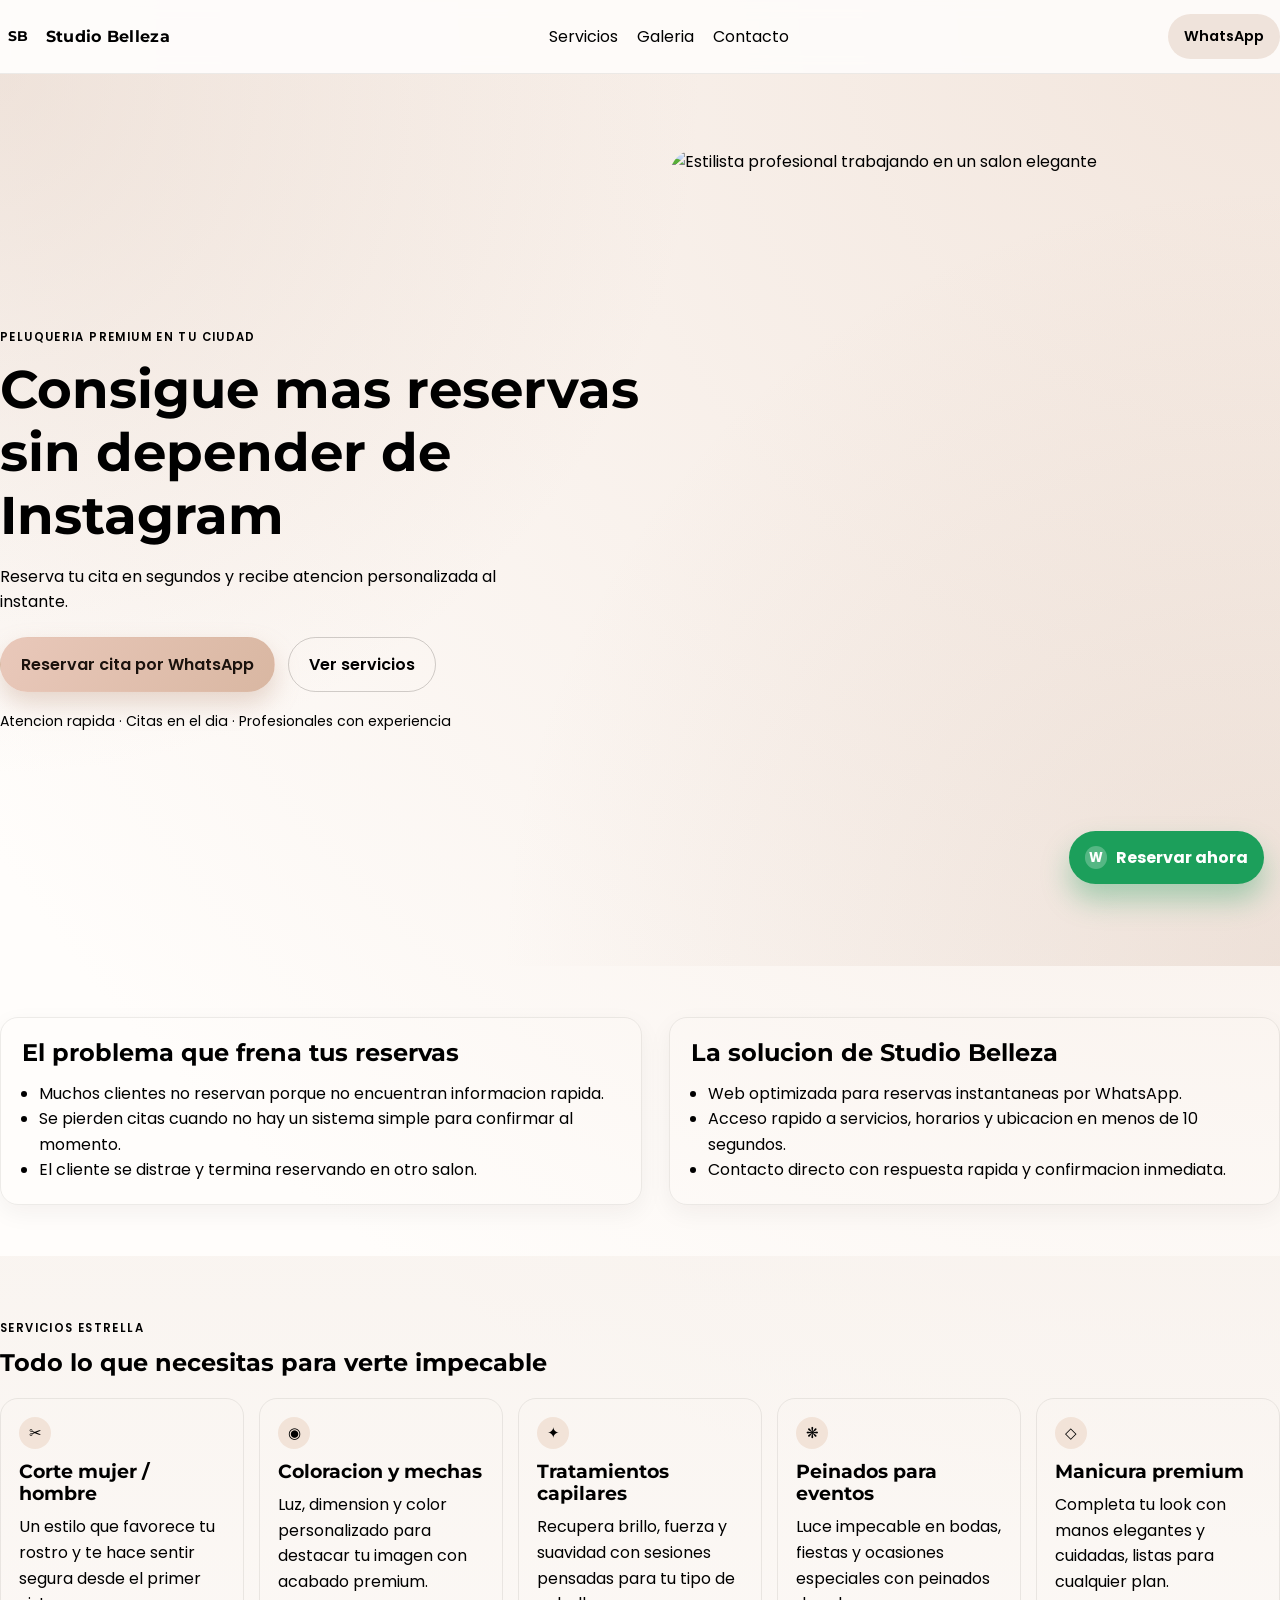
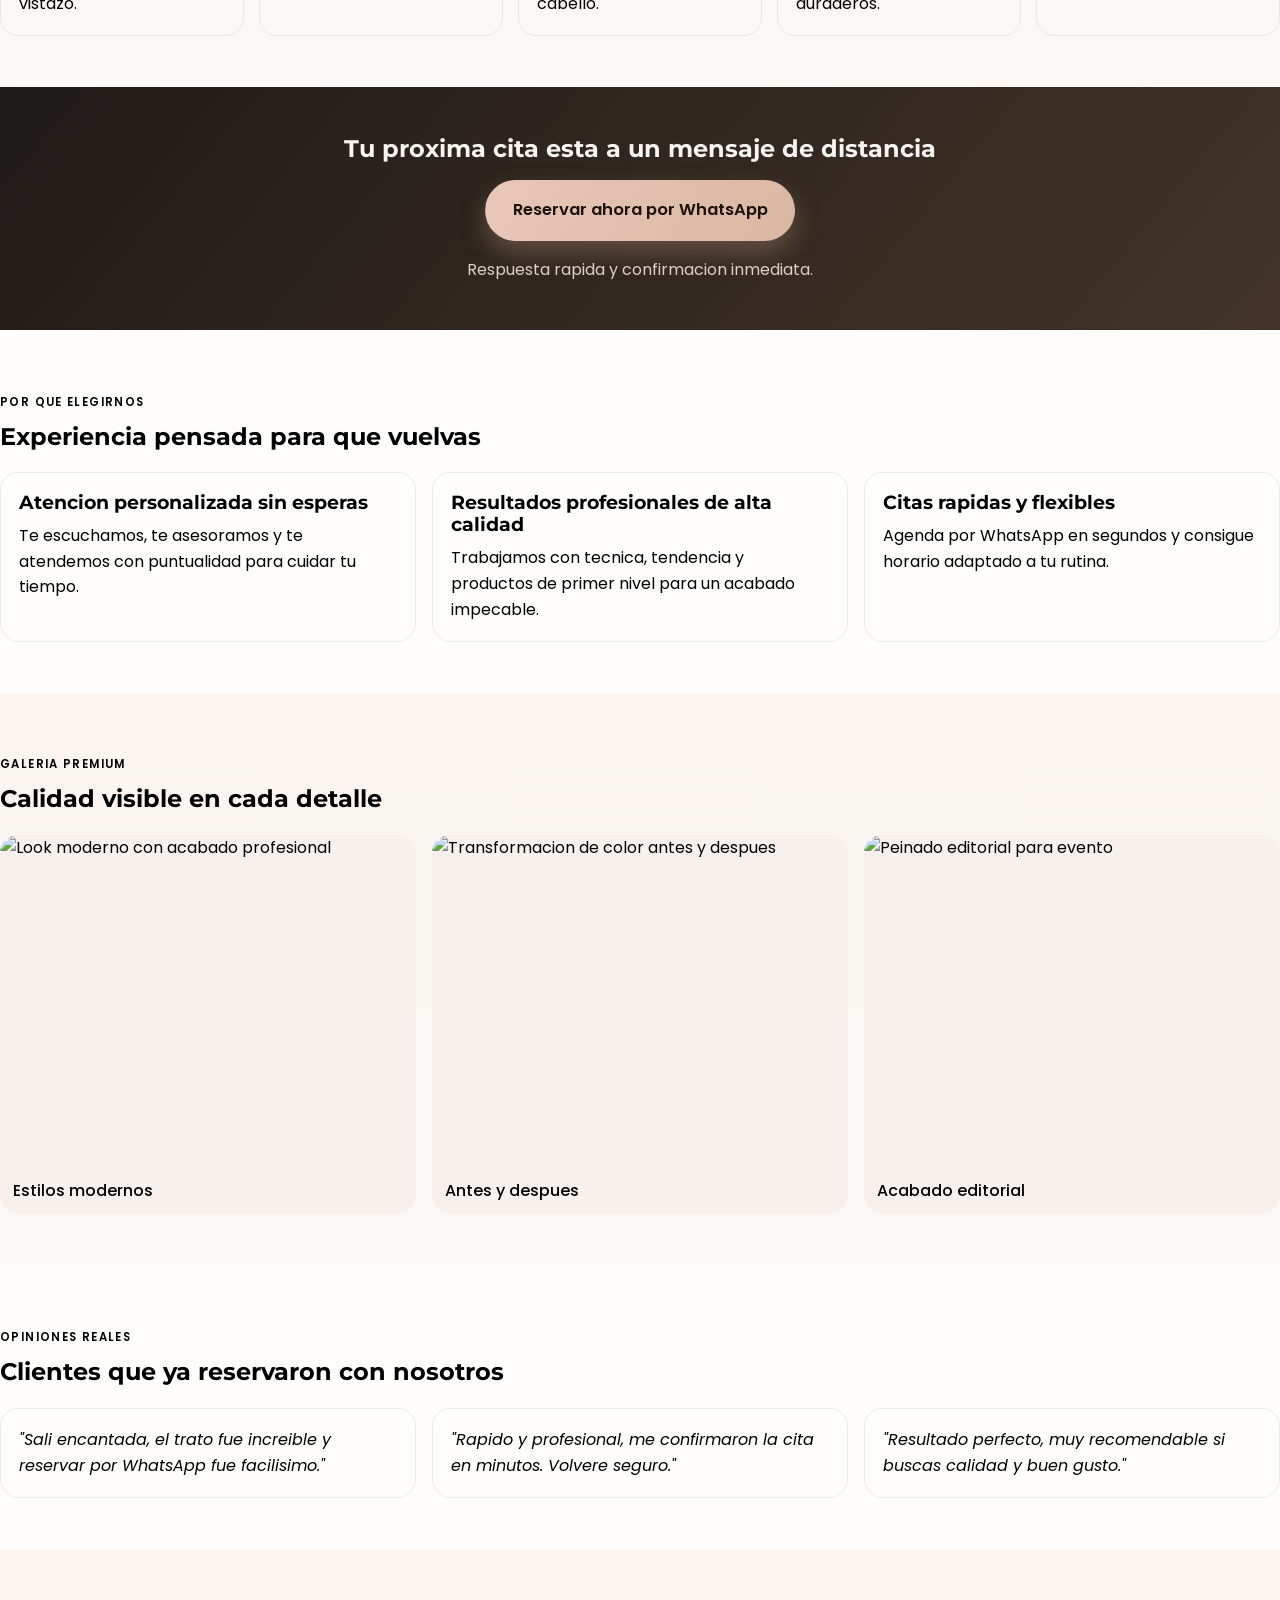
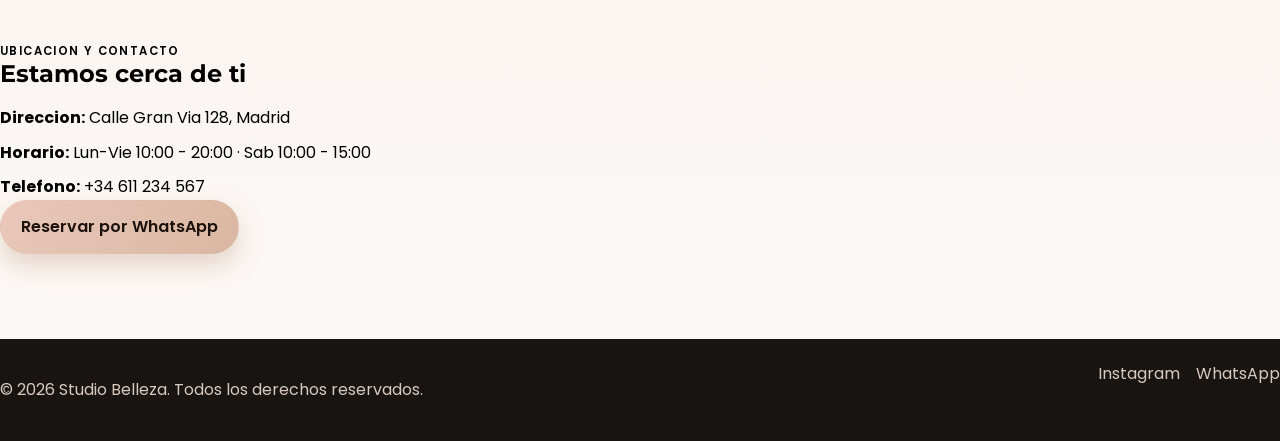
==== index.html @ af7235ff "Initial commit: Studio Belleza landing" ====
<!doctype html>
<html lang="es">
<head>
  <meta charset="UTF-8" />
  <meta name="viewport" content="width=device-width, initial-scale=1.0" />
  <title>Studio Belleza | Reserva tu cita por WhatsApp</title>
  <meta name="description" content="Studio Belleza: reserva tu cita en segundos por WhatsApp. Peluqueria premium con atencion personalizada y resultados profesionales." />
  <meta name="theme-color" content="#f4ebe5" />
  <link rel="preconnect" href="https://fonts.googleapis.com" />
  <link rel="preconnect" href="https://fonts.gstatic.com" crossorigin />
  <link href="https://fonts.googleapis.com/css2?family=Montserrat:wght@400;500;600;700;800&family=Poppins:wght@400;500;600;700&display=swap" rel="stylesheet" />
  <link rel="stylesheet" href="styles.css" />
</head>
<body>
  <a class="floating-whatsapp" href="https://wa.me/34611234567?text=Hola%20Studio%20Belleza%2C%20quiero%20reservar%20una%20cita" target="_blank" rel="noopener noreferrer" aria-label="Reservar por WhatsApp">
    <span class="floating-icon">W</span>
    <span>Reservar ahora</span>
  </a>

  <header class="topbar">
    <div class="container topbar-inner">
      <a href="#inicio" class="brand" aria-label="Ir al inicio">
        <span class="brand-mark">SB</span>
        <span class="brand-name">Studio Belleza</span>
      </a>
      <nav class="nav">
        <a href="#servicios">Servicios</a>
        <a href="#galeria">Galeria</a>
        <a href="#contacto">Contacto</a>
      </nav>
      <a class="btn btn-small" href="https://wa.me/34611234567?text=Hola%20Studio%20Belleza%2C%20quiero%20reservar%20una%20cita" target="_blank" rel="noopener noreferrer">WhatsApp</a>
    </div>
  </header>

  <main id="inicio">
    <section class="hero">
      <div class="hero-bg" aria-hidden="true"></div>
      <div class="container hero-grid">
        <div class="hero-copy reveal">
          <p class="eyebrow">Peluqueria premium en tu ciudad</p>
          <h1>Consigue mas reservas sin depender de Instagram</h1>
          <p class="subtitle">Reserva tu cita en segundos y recibe atencion personalizada al instante.</p>
          <div class="hero-actions">
            <a class="btn btn-primary" href="https://wa.me/34611234567?text=Hola%20Studio%20Belleza%2C%20quiero%20reservar%20una%20cita" target="_blank" rel="noopener noreferrer">Reservar cita por WhatsApp</a>
            <a class="btn btn-ghost" href="#servicios">Ver servicios</a>
          </div>
          <p class="trust">Atencion rapida · Citas en el dia · Profesionales con experiencia</p>
        </div>
        <div class="hero-image reveal" data-delay="120">
          <img src="https://images.unsplash.com/photo-1521590832167-7bcbfaa6381f?auto=format&fit=crop&w=1200&q=80" alt="Estilista profesional trabajando en un salon elegante" loading="eager" />
        </div>
      </div>
    </section>

    <section class="section reveal" id="problema-solucion">
      <div class="container split">
        <article class="card problem">
          <h2>El problema que frena tus reservas</h2>
          <ul>
            <li>Muchos clientes no reservan porque no encuentran informacion rapida.</li>
            <li>Se pierden citas cuando no hay un sistema simple para confirmar al momento.</li>
            <li>El cliente se distrae y termina reservando en otro salon.</li>
          </ul>
        </article>
        <article class="card solution">
          <h2>La solucion de Studio Belleza</h2>
          <ul>
            <li>Web optimizada para reservas instantaneas por WhatsApp.</li>
            <li>Acceso rapido a servicios, horarios y ubicacion en menos de 10 segundos.</li>
            <li>Contacto directo con respuesta rapida y confirmacion inmediata.</li>
          </ul>
        </article>
      </div>
    </section>

    <section class="section section-soft" id="servicios">
      <div class="container reveal">
        <div class="section-head">
          <p class="eyebrow">Servicios estrella</p>
          <h2>Todo lo que necesitas para verte impecable</h2>
        </div>
        <div class="services-grid">
          <article class="service-card">
            <span class="icon">✂</span>
            <h3>Corte mujer / hombre</h3>
            <p>Un estilo que favorece tu rostro y te hace sentir segura desde el primer vistazo.</p>
          </article>
          <article class="service-card">
            <span class="icon">◉</span>
            <h3>Coloracion y mechas</h3>
            <p>Luz, dimension y color personalizado para destacar tu imagen con acabado premium.</p>
          </article>
          <article class="service-card">
            <span class="icon">✦</span>
            <h3>Tratamientos capilares</h3>
            <p>Recupera brillo, fuerza y suavidad con sesiones pensadas para tu tipo de cabello.</p>
          </article>
          <article class="service-card">
            <span class="icon">❋</span>
            <h3>Peinados para eventos</h3>
            <p>Luce impecable en bodas, fiestas y ocasiones especiales con peinados duraderos.</p>
          </article>
          <article class="service-card">
            <span class="icon">◇</span>
            <h3>Manicura premium</h3>
            <p>Completa tu look con manos elegantes y cuidadas, listas para cualquier plan.</p>
          </article>
        </div>
      </div>
    </section>

    <section class="cta-band reveal" id="reserva">
      <div class="container cta-inner">
        <h2>Tu proxima cita esta a un mensaje de distancia</h2>
        <a class="btn btn-primary btn-xl" href="https://wa.me/34611234567?text=Hola%20Studio%20Belleza%2C%20quiero%20reservar%20una%20cita" target="_blank" rel="noopener noreferrer">Reservar ahora por WhatsApp</a>
        <p>Respuesta rapida y confirmacion inmediata.</p>
      </div>
    </section>

    <section class="section" id="beneficios">
      <div class="container reveal">
        <div class="section-head">
          <p class="eyebrow">Por que elegirnos</p>
          <h2>Experiencia pensada para que vuelvas</h2>
        </div>
        <div class="benefits-grid">
          <article class="benefit">
            <h3>Atencion personalizada sin esperas</h3>
            <p>Te escuchamos, te asesoramos y te atendemos con puntualidad para cuidar tu tiempo.</p>
          </article>
          <article class="benefit">
            <h3>Resultados profesionales de alta calidad</h3>
            <p>Trabajamos con tecnica, tendencia y productos de primer nivel para un acabado impecable.</p>
          </article>
          <article class="benefit">
            <h3>Citas rapidas y flexibles</h3>
            <p>Agenda por WhatsApp en segundos y consigue horario adaptado a tu rutina.</p>
          </article>
        </div>
      </div>
    </section>

    <section class="section section-soft" id="galeria">
      <div class="container reveal">
        <div class="section-head">
          <p class="eyebrow">Galeria premium</p>
          <h2>Calidad visible en cada detalle</h2>
        </div>
        <div class="gallery-grid">
          <figure>
            <img src="https://images.unsplash.com/photo-1487412947147-5cebf100ffc2?auto=format&fit=crop&w=1000&q=80" alt="Look moderno con acabado profesional" loading="lazy" />
            <figcaption>Estilos modernos</figcaption>
          </figure>
          <figure>
            <img src="https://images.unsplash.com/photo-1554519934-e32b1629d9ee?auto=format&fit=crop&w=1000&q=80" alt="Transformacion de color antes y despues" loading="lazy" />
            <figcaption>Antes y despues</figcaption>
          </figure>
          <figure>
            <img src="https://images.unsplash.com/photo-1522337360788-8b13dee7a37e?auto=format&fit=crop&w=1000&q=80" alt="Peinado editorial para evento" loading="lazy" />
            <figcaption>Acabado editorial</figcaption>
          </figure>
        </div>
      </div>
    </section>

    <section class="section" id="opiniones">
      <div class="container reveal">
        <div class="section-head">
          <p class="eyebrow">Opiniones reales</p>
          <h2>Clientes que ya reservaron con nosotros</h2>
        </div>
        <div class="reviews-grid">
          <blockquote>"Sali encantada, el trato fue increible y reservar por WhatsApp fue facilisimo."</blockquote>
          <blockquote>"Rapido y profesional, me confirmaron la cita en minutos. Volvere seguro."</blockquote>
          <blockquote>"Resultado perfecto, muy recomendable si buscas calidad y buen gusto."</blockquote>
        </div>
      </div>
    </section>

    <section class="section section-soft" id="contacto">
      <div class="container contact-grid reveal">
        <div>
          <div class="section-head left">
            <p class="eyebrow">Ubicacion y contacto</p>
            <h2>Estamos cerca de ti</h2>
          </div>
          <p><strong>Direccion:</strong> Calle Gran Via 128, Madrid</p>
          <p><strong>Horario:</strong> Lun-Vie 10:00 - 20:00 · Sab 10:00 - 15:00</p>
          <p><strong>Telefono:</strong> +34 611 234 567</p>
          <a class="btn btn-primary" href="https://wa.me/34611234567?text=Hola%20Studio%20Belleza%2C%20quiero%20reservar%20una%20cita" target="_blank" rel="noopener noreferrer">Reservar por WhatsApp</a>
        </div>
        <div class="map-wrap" aria-label="Mapa de ubicacion de Studio Belleza">
          <iframe title="Mapa Studio Belleza" src="https://maps.google.com/maps?q=Gran%20Via%20128%20Madrid&t=&z=15&ie=UTF8&iwloc=&output=embed" loading="lazy" referrerpolicy="no-referrer-when-downgrade"></iframe>
        </div>
      </div>
    </section>
  </main>

  <footer class="footer">
    <div class="container footer-inner">
      <p>© 2026 Studio Belleza. Todos los derechos reservados.</p>
      <div class="footer-links">
        <a href="https://instagram.com" target="_blank" rel="noopener noreferrer">Instagram</a>
        <a href="https://wa.me/34611234567?text=Hola%20Studio%20Belleza%2C%20quiero%20reservar%20una%20cita" target="_blank" rel="noopener noreferrer">WhatsApp</a>
      </div>
    </div>
  </footer>

  <script src="script.js"></script>
</body>
</html>
---- styles.css ----
:root {
  --bg: #fffdfb;
  --surface: #ffffff;
  --ink: #1f1d1e;
  --ink-soft: #5b5557;
  --line: #e9e2de;
  --accent: #f2ddd4;
  --accent-strong: #e9c8ba;
  --dark-btn: #2b2728;
  --shadow-soft: 0 12px 30px rgba(43, 39, 40, 0.08);
  --radius: 18px;
  :root {
    --bg: #fefcfb;
    --bg-soft: #f7f1ec;
    --text: #1f1b18;
    --text-muted: #5e5550;
    --accent: #d5b9a7;
    --accent-strong: #bc957d;
    --white: #ffffff;
    --shadow: 0 18px 45px rgba(47, 30, 18, 0.11);
    --radius: 18px;
    --radius-sm: 12px;
    --container: 1150px;
  }

  * {
    box-sizing: border-box;
  }

  html {
    scroll-behavior: smooth;
  }

  body {
    margin: 0;
    font-family: "Poppins", "Segoe UI", sans-serif;
    color: var(--text);
    background: radial-gradient(circle at 100% 0%, #f2e5dc 0%, var(--bg) 40%);
    line-height: 1.6;
  }

  a {
    color: inherit;
    text-decoration: none;
  }

  img {
    max-width: 100%;
    display: block;
  }

  .container {
    width: min(92%, var(--container));
    margin: 0 auto;
  }

  .topbar {
    position: sticky;
    top: 0;
    z-index: 20;
    backdrop-filter: blur(8px);
    background: rgba(254, 252, 251, 0.9);
    border-bottom: 1px solid rgba(31, 27, 24, 0.08);
  }

  .topbar-inner {
    display: flex;
    align-items: center;
    justify-content: space-between;
    gap: 1rem;
    padding: 0.85rem 0;
  }

  .brand {
    display: inline-flex;
    align-items: center;
    gap: 0.65rem;
    font-family: "Montserrat", sans-serif;
    font-weight: 700;
  }

  .brand-mark {
    width: 2.2rem;
    height: 2.2rem;
    border-radius: 50%;
    display: grid;
    place-items: center;
    font-size: 0.85rem;
    background: var(--text);
    color: var(--white);
  }

  .brand-name {
    letter-spacing: 0.02em;
  }

  .nav {
    display: none;
    gap: 1.2rem;
    color: var(--text-muted);
  }

  .nav a:hover {
    color: var(--text);
  }

  .hero {
    position: relative;
    overflow: hidden;
    padding: 3.6rem 0 2.5rem;
  }

  .hero-bg {
    position: absolute;
    inset: 0;
    background:
      radial-gradient(circle at 0% 0%, rgba(213, 185, 167, 0.35), transparent 45%),
      radial-gradient(circle at 100% 100%, rgba(188, 149, 125, 0.2), transparent 50%);
    pointer-events: none;
  }

  .hero-grid {
    position: relative;
    display: grid;
    gap: 1.5rem;
  }

  .eyebrow {
    text-transform: uppercase;
    letter-spacing: 0.12em;
    font-size: 0.72rem;
    color: var(--text-muted);
    font-weight: 600;
  }

  h1,
  h2,
  h3 {
    margin: 0;
    font-family: "Montserrat", sans-serif;
    line-height: 1.2;
  }

  h1 {
    margin-top: 0.35rem;
    font-size: clamp(2rem, 5vw, 3.3rem);
    max-width: 18ch;
  }

  .subtitle {
    margin: 1rem 0 1.4rem;
    color: var(--text-muted);
    max-width: 50ch;
  }

  .hero-actions {
    display: flex;
    flex-wrap: wrap;
    gap: 0.8rem;
  }

  .btn {
    display: inline-flex;
    justify-content: center;
    align-items: center;
    gap: 0.4rem;
    border-radius: 999px;
    border: 1px solid transparent;
    padding: 0.85rem 1.25rem;
    font-weight: 600;
    transition: transform 0.25s ease, box-shadow 0.25s ease, background 0.25s ease;
  }

  .btn:hover {
    transform: translateY(-2px);
  }

  .btn-primary {
    background: linear-gradient(120deg, var(--accent-strong), #d9b7a2);
    color: #1b120d;
    box-shadow: 0 12px 24px rgba(188, 149, 125, 0.35);
  }

  .btn-primary:hover {
    box-shadow: 0 16px 28px rgba(188, 149, 125, 0.45);
  }

  .btn-ghost {
    border-color: rgba(31, 27, 24, 0.2);
  }

  .btn-small {
    padding: 0.65rem 0.95rem;
    font-size: 0.9rem;
    background: #efe3db;
  }

  .btn-xl {
    padding: 1rem 1.65rem;
    font-size: 1.03rem;
  }

  .trust {
    margin-top: 1.1rem;
    font-size: 0.88rem;
    color: var(--text-muted);
  }

  .hero-image img {
    border-radius: calc(var(--radius) + 10px);
    box-shadow: var(--shadow);
    aspect-ratio: 4 / 5;
    object-fit: cover;
  }

  .section {
    padding: 3.2rem 0;
  }

  .section-soft {
    background: linear-gradient(180deg, rgba(247, 241, 236, 0.7), rgba(247, 241, 236, 0.4));
  }

  .section-head {
    margin-bottom: 1.3rem;
  }

  .section-head.left {
    margin-bottom: 1rem;
  }

  .split {
    display: grid;
    gap: 1rem;
  }

  .card {
    background: var(--white);
    border: 1px solid rgba(31, 27, 24, 0.08);
    border-radius: var(--radius);
    padding: 1.3rem;
    box-shadow: 0 8px 24px rgba(31, 27, 24, 0.05);
  }

  .card ul {
    margin: 0.8rem 0 0;
    padding-left: 1.1rem;
    color: var(--text-muted);
  }

  .services-grid {
    display: grid;
    gap: 0.9rem;
  }

  .service-card {
    background: var(--white);
    border-radius: var(--radius);
    border: 1px solid rgba(31, 27, 24, 0.08);
    padding: 1.15rem;
  }

  .icon {
    display: inline-grid;
    place-items: center;
    width: 2rem;
    height: 2rem;
    border-radius: 50%;
    margin-bottom: 0.7rem;
    background: #f2e3d8;
    font-size: 0.95rem;
  }

  .service-card p,
  .benefit p,
  .contact-grid p {
    margin: 0.55rem 0 0;
    color: var(--text-muted);
  }

  .cta-band {
    padding: 3rem 0;
    background: linear-gradient(130deg, #1f1b18 0%, #433328 100%);
    color: #f8f5f2;
  }

  .cta-inner {
    text-align: center;
    display: grid;
    gap: 1rem;
    justify-items: center;
  }

  .cta-inner p {
    margin: 0;
    color: #ddcfc6;
  }

  .benefits-grid,
  .gallery-grid,
  .reviews-grid {
    display: grid;
    gap: 1rem;
  }

  .benefit,
  .reviews-grid blockquote {
    background: var(--white);
    border: 1px solid rgba(31, 27, 24, 0.08);
    border-radius: var(--radius);
    padding: 1.15rem;
  }

  .gallery-grid figure {
    margin: 0;
    border-radius: var(--radius);
    overflow: hidden;
    box-shadow: var(--shadow);
    background: #f6f1ed;
  }

  .gallery-grid img {
    width: 100%;
    aspect-ratio: 5 / 4;
    object-fit: cover;
  }

  .gallery-grid figcaption {
    padding: 0.65rem 0.8rem;
    font-weight: 500;
  }

  .reviews-grid blockquote {
    margin: 0;
    font-style: italic;
  }

  .contact-grid {
    display: grid;
    gap: 1.2rem;
  }

  .map-wrap {
    border-radius: var(--radius);
    overflow: hidden;
    box-shadow: var(--shadow);
    min-height: 280px;
  }

  .map-wrap iframe {
    border: 0;
    width: 100%;
    height: 100%;
    min-height: 280px;
  }

  .footer {
    background: #181411;
    color: #d7c9bf;
    padding: 1.4rem 0;
  }

  .footer-inner {
    display: flex;
    justify-content: space-between;
    flex-wrap: wrap;
    gap: 0.8rem;
  }

  .footer-links {
    display: flex;
    gap: 1rem;
  }

  .footer-links a:hover {
    color: #fff;
  }

  .floating-whatsapp {
    position: fixed;
    right: 1rem;
    bottom: 1rem;
    z-index: 50;
    display: inline-flex;
    align-items: center;
    gap: 0.55rem;
    background: #1c9f5b;
    color: white;
    padding: 0.85rem 1rem;
    border-radius: 999px;
    box-shadow: 0 16px 28px rgba(28, 159, 91, 0.35);
    font-weight: 700;
  }

  .floating-whatsapp:hover {
    transform: translateY(-2px);
  }

  .floating-icon {
    width: 1.4rem;
    height: 1.4rem;
    border-radius: 50%;
    display: grid;
    place-items: center;
    background: rgba(255, 255, 255, 0.25);
    font-size: 0.82rem;
  }

  .reveal {
    opacity: 0;
    transform: translateY(20px);
    transition: opacity 0.65s ease, transform 0.65s ease;
  }

  .reveal.visible {
    opacity: 1;
    transform: translateY(0);
  }

  @media (min-width: 760px) {
    .hero {
      padding: 4.7rem 0 3.3rem;
    }

    .hero-grid,
    .split,
    .contact-grid {
      grid-template-columns: 1.05fr 1fr;
      align-items: center;
      gap: 1.7rem;
    }

    .services-grid {
      grid-template-columns: repeat(2, minmax(0, 1fr));
    }

    .benefits-grid,
    .reviews-grid {
      grid-template-columns: repeat(3, minmax(0, 1fr));
    }

    .gallery-grid {
      grid-template-columns: repeat(3, minmax(0, 1fr));
    }

    .nav {
      display: flex;
    }
  }

  @media (min-width: 980px) {
    .services-grid {
      grid-template-columns: repeat(5, minmax(0, 1fr));
    }
  gap: 1.2rem;
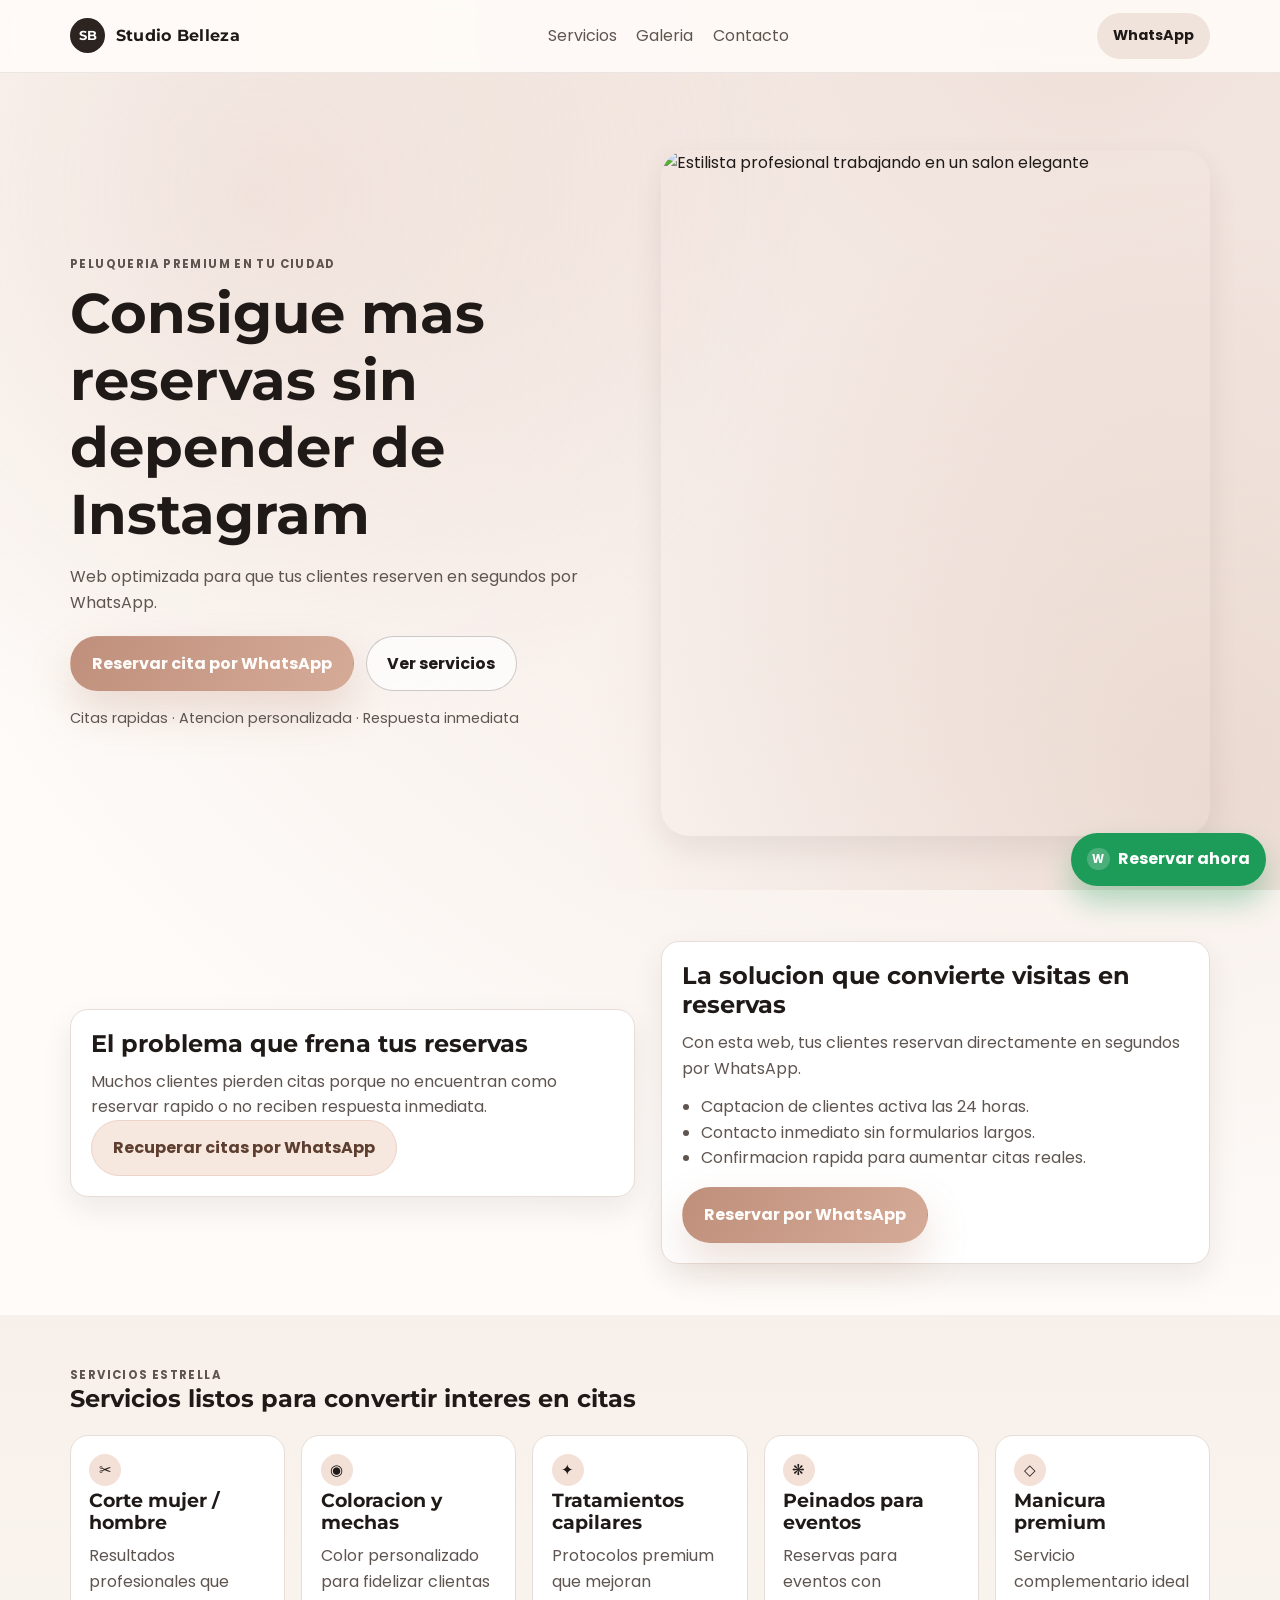
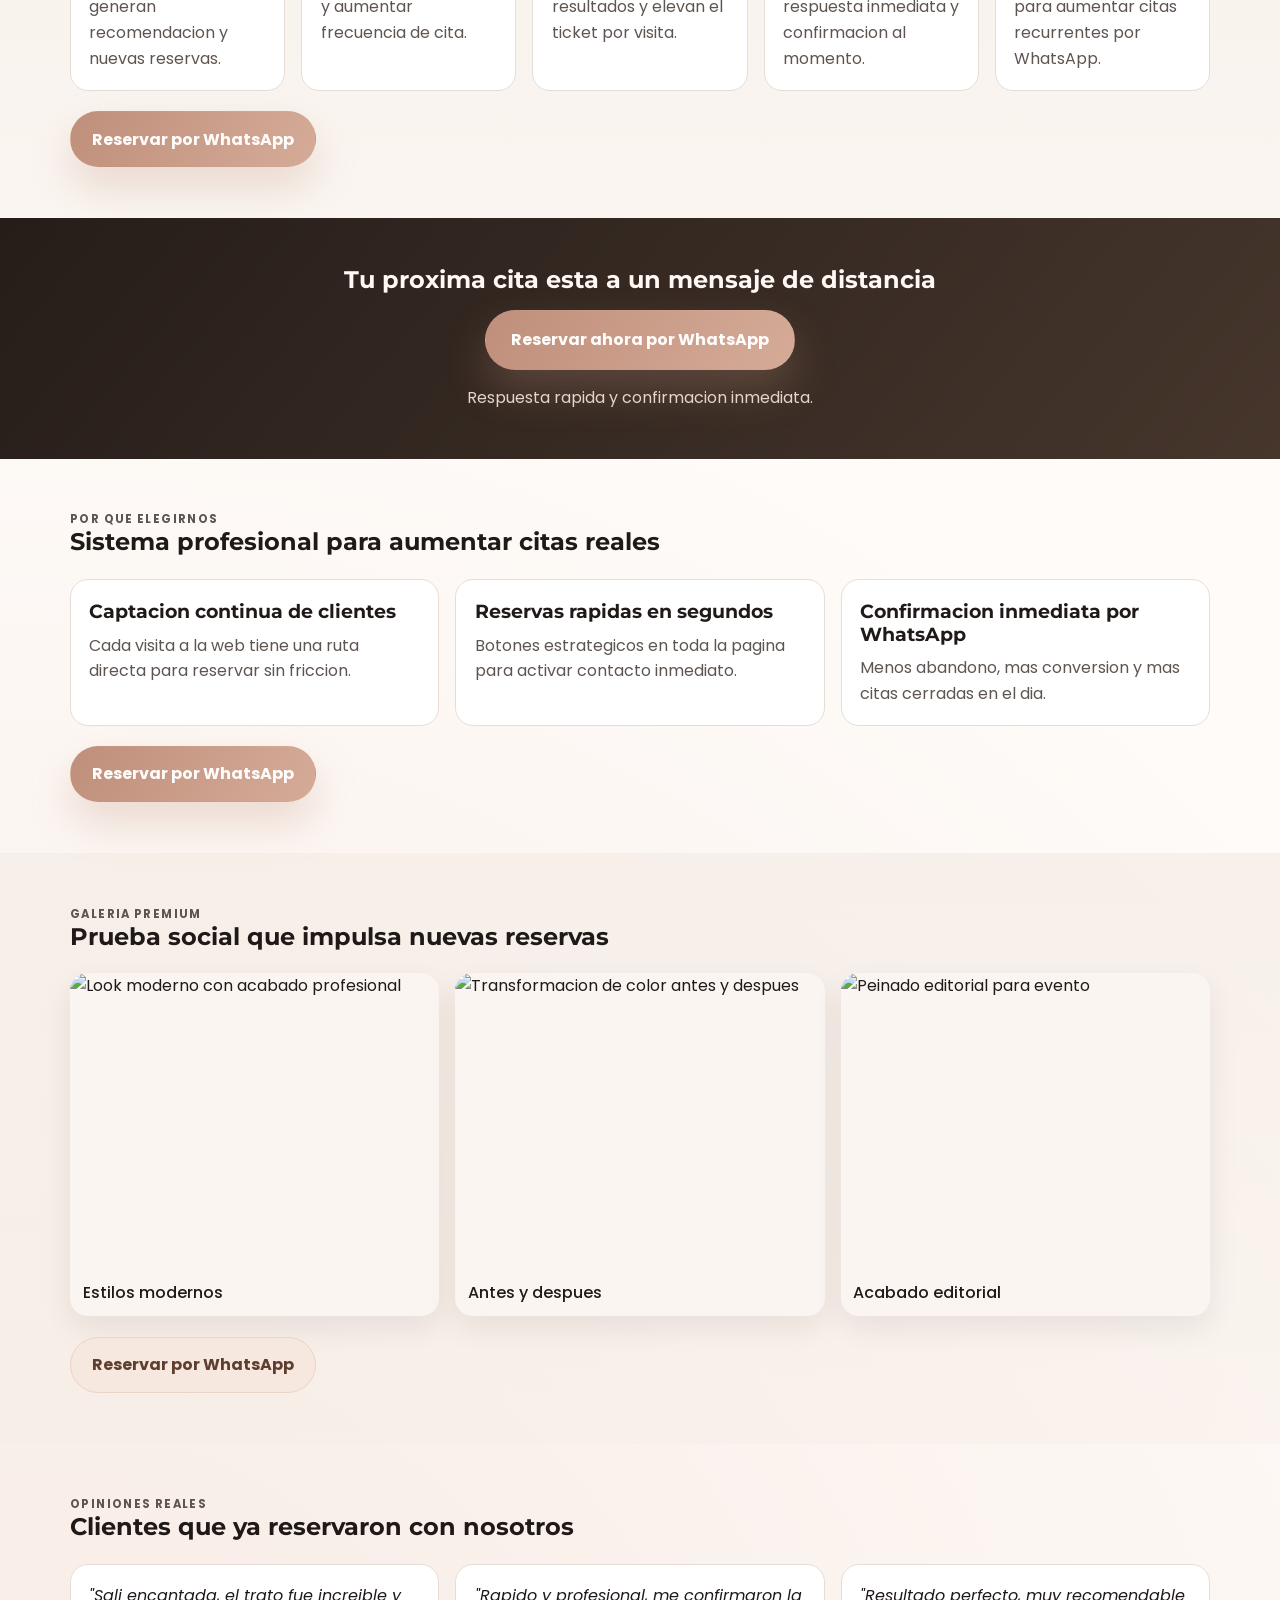
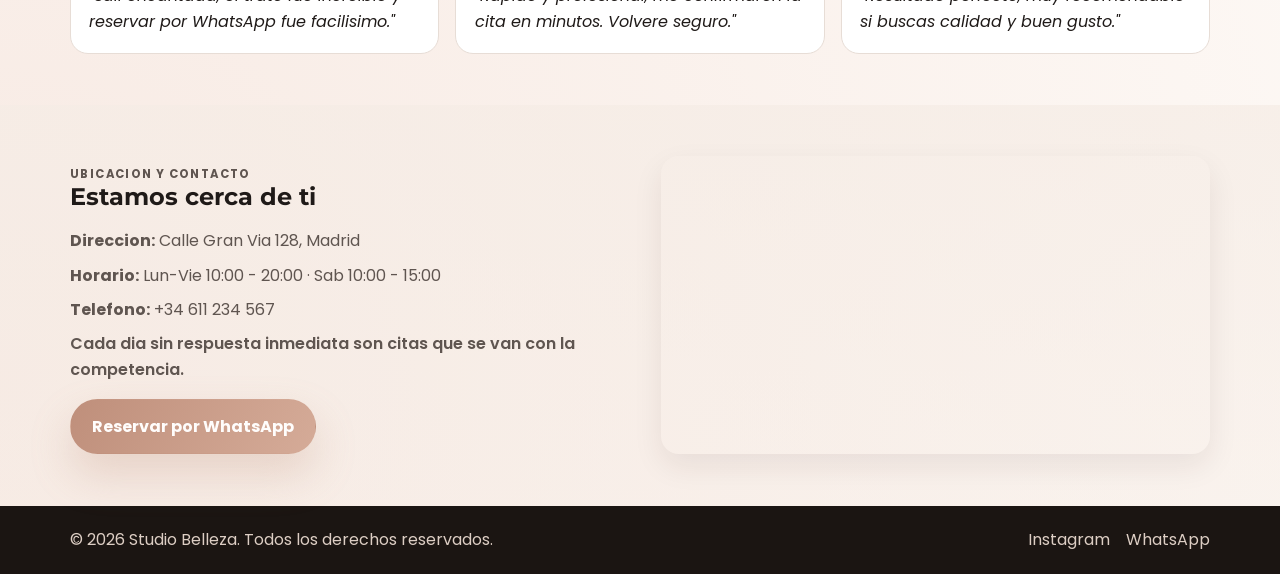
==== commit 022943a8: "Optimize landing for WhatsApp conversion" ====
--- a/index.html
+++ b/index.html
@@ -39,12 +39,12 @@
         <div class="hero-copy reveal">
           <p class="eyebrow">Peluqueria premium en tu ciudad</p>
           <h1>Consigue mas reservas sin depender de Instagram</h1>
-          <p class="subtitle">Reserva tu cita en segundos y recibe atencion personalizada al instante.</p>
+          <p class="subtitle">Web optimizada para que tus clientes reserven en segundos por WhatsApp.</p>
           <div class="hero-actions">
             <a class="btn btn-primary" href="https://wa.me/34611234567?text=Hola%20Studio%20Belleza%2C%20quiero%20reservar%20una%20cita" target="_blank" rel="noopener noreferrer">Reservar cita por WhatsApp</a>
             <a class="btn btn-ghost" href="#servicios">Ver servicios</a>
           </div>
-          <p class="trust">Atencion rapida · Citas en el dia · Profesionales con experiencia</p>
+          <p class="trust">Citas rapidas · Atencion personalizada · Respuesta inmediata</p>
         </div>
         <div class="hero-image reveal" data-delay="120">
           <img src="https://images.unsplash.com/photo-1521590832167-7bcbfaa6381f?auto=format&fit=crop&w=1200&q=80" alt="Estilista profesional trabajando en un salon elegante" loading="eager" />
@@ -56,19 +56,18 @@
       <div class="container split">
         <article class="card problem">
           <h2>El problema que frena tus reservas</h2>
-          <ul>
-            <li>Muchos clientes no reservan porque no encuentran informacion rapida.</li>
-            <li>Se pierden citas cuando no hay un sistema simple para confirmar al momento.</li>
-            <li>El cliente se distrae y termina reservando en otro salon.</li>
-          </ul>
+          <p>Muchos clientes pierden citas porque no encuentran como reservar rapido o no reciben respuesta inmediata.</p>
+          <a class="btn btn-secondary" href="https://wa.me/34611234567?text=Hola%20Studio%20Belleza%2C%20quiero%20reservar%20una%20cita" target="_blank" rel="noopener noreferrer">Recuperar citas por WhatsApp</a>
         </article>
         <article class="card solution">
-          <h2>La solucion de Studio Belleza</h2>
+          <h2>La solucion que convierte visitas en reservas</h2>
+          <p>Con esta web, tus clientes reservan directamente en segundos por WhatsApp.</p>
           <ul>
-            <li>Web optimizada para reservas instantaneas por WhatsApp.</li>
-            <li>Acceso rapido a servicios, horarios y ubicacion en menos de 10 segundos.</li>
-            <li>Contacto directo con respuesta rapida y confirmacion inmediata.</li>
+            <li>Captacion de clientes activa las 24 horas.</li>
+            <li>Contacto inmediato sin formularios largos.</li>
+            <li>Confirmacion rapida para aumentar citas reales.</li>
           </ul>
+          <a class="btn btn-primary" href="https://wa.me/34611234567?text=Hola%20Studio%20Belleza%2C%20quiero%20reservar%20una%20cita" target="_blank" rel="noopener noreferrer">Reservar por WhatsApp</a>
         </article>
       </div>
     </section>
@@ -77,34 +76,37 @@
       <div class="container reveal">
         <div class="section-head">
           <p class="eyebrow">Servicios estrella</p>
-          <h2>Todo lo que necesitas para verte impecable</h2>
+          <h2>Servicios listos para convertir interes en citas</h2>
         </div>
         <div class="services-grid">
           <article class="service-card">
             <span class="icon">✂</span>
             <h3>Corte mujer / hombre</h3>
-            <p>Un estilo que favorece tu rostro y te hace sentir segura desde el primer vistazo.</p>
+            <p>Resultados profesionales que generan recomendacion y nuevas reservas.</p>
           </article>
           <article class="service-card">
             <span class="icon">◉</span>
             <h3>Coloracion y mechas</h3>
-            <p>Luz, dimension y color personalizado para destacar tu imagen con acabado premium.</p>
+            <p>Color personalizado para fidelizar clientas y aumentar frecuencia de cita.</p>
           </article>
           <article class="service-card">
             <span class="icon">✦</span>
             <h3>Tratamientos capilares</h3>
-            <p>Recupera brillo, fuerza y suavidad con sesiones pensadas para tu tipo de cabello.</p>
+            <p>Protocolos premium que mejoran resultados y elevan el ticket por visita.</p>
           </article>
           <article class="service-card">
             <span class="icon">❋</span>
             <h3>Peinados para eventos</h3>
-            <p>Luce impecable en bodas, fiestas y ocasiones especiales con peinados duraderos.</p>
+            <p>Reservas para eventos con respuesta inmediata y confirmacion al momento.</p>
           </article>
           <article class="service-card">
             <span class="icon">◇</span>
             <h3>Manicura premium</h3>
-            <p>Completa tu look con manos elegantes y cuidadas, listas para cualquier plan.</p>
-          </article>
+            <p>Servicio complementario ideal para aumentar citas recurrentes por WhatsApp.</p>
+          </article>
+        </div>
+        <div class="section-cta-inline">
+          <a class="btn btn-primary" href="https://wa.me/34611234567?text=Hola%20Studio%20Belleza%2C%20quiero%20reservar%20una%20cita" target="_blank" rel="noopener noreferrer">Reservar por WhatsApp</a>
         </div>
       </div>
     </section>
@@ -121,21 +123,24 @@
       <div class="container reveal">
         <div class="section-head">
           <p class="eyebrow">Por que elegirnos</p>
-          <h2>Experiencia pensada para que vuelvas</h2>
+          <h2>Sistema profesional para aumentar citas reales</h2>
         </div>
         <div class="benefits-grid">
           <article class="benefit">
-            <h3>Atencion personalizada sin esperas</h3>
-            <p>Te escuchamos, te asesoramos y te atendemos con puntualidad para cuidar tu tiempo.</p>
+            <h3>Captacion continua de clientes</h3>
+            <p>Cada visita a la web tiene una ruta directa para reservar sin friccion.</p>
           </article>
           <article class="benefit">
-            <h3>Resultados profesionales de alta calidad</h3>
-            <p>Trabajamos con tecnica, tendencia y productos de primer nivel para un acabado impecable.</p>
+            <h3>Reservas rapidas en segundos</h3>
+            <p>Botones estrategicos en toda la pagina para activar contacto inmediato.</p>
           </article>
           <article class="benefit">
-            <h3>Citas rapidas y flexibles</h3>
-            <p>Agenda por WhatsApp en segundos y consigue horario adaptado a tu rutina.</p>
-          </article>
+            <h3>Confirmacion inmediata por WhatsApp</h3>
+            <p>Menos abandono, mas conversion y mas citas cerradas en el dia.</p>
+          </article>
+        </div>
+        <div class="section-cta-inline">
+          <a class="btn btn-primary" href="https://wa.me/34611234567?text=Hola%20Studio%20Belleza%2C%20quiero%20reservar%20una%20cita" target="_blank" rel="noopener noreferrer">Reservar por WhatsApp</a>
         </div>
       </div>
     </section>
@@ -144,7 +149,7 @@
       <div class="container reveal">
         <div class="section-head">
           <p class="eyebrow">Galeria premium</p>
-          <h2>Calidad visible en cada detalle</h2>
+          <h2>Prueba social que impulsa nuevas reservas</h2>
         </div>
         <div class="gallery-grid">
           <figure>
@@ -160,6 +165,9 @@
             <figcaption>Acabado editorial</figcaption>
           </figure>
         </div>
+        <div class="section-cta-inline">
+          <a class="btn btn-secondary" href="https://wa.me/34611234567?text=Hola%20Studio%20Belleza%2C%20quiero%20reservar%20una%20cita" target="_blank" rel="noopener noreferrer">Reservar por WhatsApp</a>
+        </div>
       </div>
     </section>
 
@@ -187,6 +195,7 @@
           <p><strong>Direccion:</strong> Calle Gran Via 128, Madrid</p>
           <p><strong>Horario:</strong> Lun-Vie 10:00 - 20:00 · Sab 10:00 - 15:00</p>
           <p><strong>Telefono:</strong> +34 611 234 567</p>
+          <p class="contact-urgency">Cada dia sin respuesta inmediata son citas que se van con la competencia.</p>
           <a class="btn btn-primary" href="https://wa.me/34611234567?text=Hola%20Studio%20Belleza%2C%20quiero%20reservar%20una%20cita" target="_blank" rel="noopener noreferrer">Reservar por WhatsApp</a>
         </div>
         <div class="map-wrap" aria-label="Mapa de ubicacion de Studio Belleza">
--- a/styles.css
+++ b/styles.css
@@ -1,455 +1,491 @@
 :root {
-  --bg: #fffdfb;
+  --bg: #fefbf8;
+  --bg-soft: #f5ece5;
   --surface: #ffffff;
-  --ink: #1f1d1e;
-  --ink-soft: #5b5557;
-  --line: #e9e2de;
-  --accent: #f2ddd4;
-  --accent-strong: #e9c8ba;
-  --dark-btn: #2b2728;
-  --shadow-soft: 0 12px 30px rgba(43, 39, 40, 0.08);
+  --text: #1f1a18;
+  --text-muted: #5f5550;
+  --line: #e7ddd6;
+  --rose: #d9b8ab;
+  --rose-strong: #bf8f7b;
+  --dark: #2b2421;
+  --success: #1d9c59;
+  --shadow-soft: 0 12px 30px rgba(50, 31, 21, 0.08);
+  --shadow-strong: 0 20px 42px rgba(191, 143, 123, 0.28);
   --radius: 18px;
-  :root {
-    --bg: #fefcfb;
-    --bg-soft: #f7f1ec;
-    --text: #1f1b18;
-    --text-muted: #5e5550;
-    --accent: #d5b9a7;
-    --accent-strong: #bc957d;
-    --white: #ffffff;
-    --shadow: 0 18px 45px rgba(47, 30, 18, 0.11);
-    --radius: 18px;
-    --radius-sm: 12px;
-    --container: 1150px;
-  }
-
-  * {
-    box-sizing: border-box;
-  }
-
-  html {
-    scroll-behavior: smooth;
-  }
-
-  body {
-    margin: 0;
-    font-family: "Poppins", "Segoe UI", sans-serif;
-    color: var(--text);
-    background: radial-gradient(circle at 100% 0%, #f2e5dc 0%, var(--bg) 40%);
-    line-height: 1.6;
-  }
-
-  a {
-    color: inherit;
-    text-decoration: none;
-  }
-
-  img {
-    max-width: 100%;
-    display: block;
-  }
-
-  .container {
-    width: min(92%, var(--container));
-    margin: 0 auto;
-  }
-
-  .topbar {
-    position: sticky;
-    top: 0;
-    z-index: 20;
-    backdrop-filter: blur(8px);
-    background: rgba(254, 252, 251, 0.9);
-    border-bottom: 1px solid rgba(31, 27, 24, 0.08);
-  }
-
-  .topbar-inner {
+  --container: 1140px;
+}
+
+* {
+  box-sizing: border-box;
+}
+
+html {
+  scroll-behavior: smooth;
+}
+
+body {
+  margin: 0;
+  font-family: "Poppins", "Segoe UI", sans-serif;
+  color: var(--text);
+  line-height: 1.6;
+  background:
+    radial-gradient(circle at 85% 0%, rgba(217, 184, 171, 0.4) 0%, rgba(217, 184, 171, 0) 34%),
+    radial-gradient(circle at 0% 95%, rgba(245, 228, 220, 0.75) 0%, rgba(245, 228, 220, 0) 45%),
+    var(--bg);
+}
+
+a {
+  color: inherit;
+  text-decoration: none;
+}
+
+img {
+  display: block;
+  max-width: 100%;
+}
+
+.container {
+  width: min(92%, var(--container));
+  margin: 0 auto;
+}
+
+h1,
+h2,
+h3 {
+  margin: 0;
+  font-family: "Montserrat", sans-serif;
+  line-height: 1.2;
+}
+
+p {
+  margin: 0;
+}
+
+.topbar {
+  position: sticky;
+  top: 0;
+  z-index: 40;
+  backdrop-filter: blur(10px);
+  background: rgba(255, 251, 248, 0.9);
+  border-bottom: 1px solid rgba(31, 26, 24, 0.09);
+}
+
+.topbar-inner {
+  display: flex;
+  align-items: center;
+  justify-content: space-between;
+  gap: 0.9rem;
+  padding: 0.8rem 0;
+}
+
+.brand {
+  display: inline-flex;
+  align-items: center;
+  gap: 0.65rem;
+  font-family: "Montserrat", sans-serif;
+  font-weight: 700;
+}
+
+.brand-mark {
+  width: 2.2rem;
+  height: 2.2rem;
+  border-radius: 50%;
+  display: grid;
+  place-items: center;
+  background: var(--dark);
+  color: #fff;
+  font-size: 0.82rem;
+}
+
+.brand-name {
+  letter-spacing: 0.02em;
+}
+
+.nav {
+  display: none;
+  gap: 1.2rem;
+  color: var(--text-muted);
+}
+
+.nav a:hover {
+  color: var(--text);
+}
+
+.hero {
+  position: relative;
+  overflow: clip;
+  padding: 3.6rem 0 2.8rem;
+}
+
+.hero-bg {
+  position: absolute;
+  inset: 0;
+  pointer-events: none;
+  background:
+    radial-gradient(circle at 20% 15%, rgba(217, 184, 171, 0.25), transparent 45%),
+    radial-gradient(circle at 95% 90%, rgba(191, 143, 123, 0.24), transparent 45%);
+}
+
+.hero-grid {
+  position: relative;
+  display: grid;
+  gap: 1.5rem;
+}
+
+.eyebrow {
+  text-transform: uppercase;
+  letter-spacing: 0.12em;
+  font-size: 0.72rem;
+  font-weight: 700;
+  color: var(--text-muted);
+}
+
+h1 {
+  margin-top: 0.4rem;
+  font-size: clamp(2rem, 5.4vw, 3.5rem);
+  max-width: 18ch;
+}
+
+.subtitle {
+  margin-top: 1rem;
+  max-width: 52ch;
+  color: var(--text-muted);
+}
+
+.hero-actions {
+  margin-top: 1.25rem;
+  display: flex;
+  flex-wrap: wrap;
+  gap: 0.75rem;
+}
+
+.btn {
+  display: inline-flex;
+  align-items: center;
+  justify-content: center;
+  border: 1px solid transparent;
+  border-radius: 999px;
+  padding: 0.88rem 1.3rem;
+  font-weight: 700;
+  transition: transform 0.22s ease, box-shadow 0.22s ease, background 0.22s ease;
+}
+
+.btn:hover {
+  transform: translateY(-2px);
+}
+
+.btn-primary {
+  background: linear-gradient(120deg, var(--rose-strong), #d5ab98);
+  color: #fffdfc;
+  box-shadow: var(--shadow-strong);
+}
+
+.btn-primary:hover {
+  box-shadow: 0 24px 45px rgba(191, 143, 123, 0.38);
+}
+
+.btn-secondary {
+  background: #f6e7df;
+  border-color: #ebd3c7;
+  color: #5e3f2f;
+}
+
+.btn-ghost {
+  border-color: rgba(31, 26, 24, 0.22);
+  background: rgba(255, 255, 255, 0.7);
+}
+
+.btn-small {
+  padding: 0.66rem 0.95rem;
+  font-size: 0.9rem;
+  background: #f0e3dc;
+}
+
+.btn-xl {
+  width: 100%;
+  max-width: 420px;
+  padding: 1rem 1.55rem;
+  font-size: 1rem;
+}
+
+.trust {
+  margin-top: 1rem;
+  font-size: 0.9rem;
+  color: var(--text-muted);
+}
+
+.hero-image img {
+  border-radius: calc(var(--radius) + 10px);
+  box-shadow: var(--shadow-soft);
+  aspect-ratio: 4 / 5;
+  object-fit: cover;
+}
+
+.section {
+  padding: 3.2rem 0;
+}
+
+.section-soft {
+  background: linear-gradient(180deg, rgba(245, 236, 229, 0.72), rgba(245, 236, 229, 0.38));
+}
+
+.section-head {
+  margin-bottom: 1.35rem;
+}
+
+.section-head.left {
+  margin-bottom: 1rem;
+}
+
+.split {
+  display: grid;
+  gap: 1rem;
+}
+
+.card {
+  background: var(--surface);
+  border: 1px solid var(--line);
+  border-radius: var(--radius);
+  padding: 1.25rem;
+  box-shadow: var(--shadow-soft);
+}
+
+.card h2 {
+  margin-bottom: 0.65rem;
+}
+
+.card p {
+  color: var(--text-muted);
+}
+
+.card ul {
+  margin: 0.8rem 0 1rem;
+  padding-left: 1.2rem;
+  color: var(--text-muted);
+}
+
+.section-cta-inline {
+  margin-top: 1.3rem;
+}
+
+.services-grid,
+.benefits-grid,
+.gallery-grid,
+.reviews-grid,
+.contact-grid {
+  display: grid;
+  gap: 1rem;
+}
+
+.service-card,
+.benefit,
+.reviews-grid blockquote {
+  background: var(--surface);
+  border: 1px solid var(--line);
+  border-radius: var(--radius);
+  padding: 1.15rem;
+}
+
+.service-card h3,
+.benefit h3 {
+  margin-top: 0.2rem;
+}
+
+.service-card p,
+.benefit p,
+.contact-grid p {
+  margin-top: 0.55rem;
+  color: var(--text-muted);
+}
+
+.icon {
+  width: 2rem;
+  height: 2rem;
+  border-radius: 50%;
+  display: grid;
+  place-items: center;
+  background: #f3e1d8;
+  font-size: 0.95rem;
+}
+
+.cta-band {
+  padding: 3rem 0;
+  color: #fff8f4;
+  background: linear-gradient(130deg, #261d19 0%, #46362c 100%);
+}
+
+.cta-inner {
+  text-align: center;
+  display: grid;
+  justify-items: center;
+  gap: 0.95rem;
+}
+
+.cta-inner p {
+  color: #e4d4ca;
+}
+
+.gallery-grid figure {
+  margin: 0;
+  background: #fbf5f1;
+  border-radius: var(--radius);
+  overflow: hidden;
+  box-shadow: var(--shadow-soft);
+}
+
+.gallery-grid img {
+  width: 100%;
+  aspect-ratio: 5 / 4;
+  object-fit: cover;
+}
+
+.gallery-grid figcaption {
+  padding: 0.68rem 0.8rem;
+  font-weight: 500;
+}
+
+.reviews-grid blockquote {
+  margin: 0;
+  font-style: italic;
+}
+
+.map-wrap {
+  border-radius: var(--radius);
+  overflow: hidden;
+  box-shadow: var(--shadow-soft);
+  min-height: 290px;
+}
+
+.map-wrap iframe {
+  width: 100%;
+  height: 100%;
+  min-height: 290px;
+  border: 0;
+}
+
+.contact-urgency {
+  margin: 0.85rem 0 1rem;
+  font-weight: 600;
+  color: #5e3f2f;
+}
+
+.footer {
+  background: #1b1512;
+  color: #ddcec4;
+  padding: 1.35rem 0;
+}
+
+.footer-inner {
+  display: flex;
+  justify-content: space-between;
+  gap: 0.75rem;
+  flex-wrap: wrap;
+}
+
+.footer-links {
+  display: flex;
+  gap: 1rem;
+}
+
+.footer-links a:hover {
+  color: #ffffff;
+}
+
+.floating-whatsapp {
+  position: fixed;
+  right: 0.9rem;
+  bottom: 0.9rem;
+  z-index: 60;
+  display: inline-flex;
+  align-items: center;
+  gap: 0.5rem;
+  padding: 0.86rem 1rem;
+  border-radius: 999px;
+  color: #ffffff;
+  background: var(--success);
+  box-shadow: 0 16px 28px rgba(29, 156, 89, 0.33);
+  font-weight: 700;
+}
+
+.floating-whatsapp:hover {
+  transform: translateY(-2px);
+}
+
+.floating-icon {
+  width: 1.4rem;
+  height: 1.4rem;
+  border-radius: 50%;
+  display: grid;
+  place-items: center;
+  background: rgba(255, 255, 255, 0.2);
+  font-size: 0.72rem;
+}
+
+.reveal {
+  opacity: 0;
+  transform: translateY(18px);
+  transition: opacity 0.65s ease, transform 0.65s ease;
+}
+
+.reveal.visible {
+  opacity: 1;
+  transform: translateY(0);
+}
+
+@media (max-width: 420px) {
+  .btn,
+  .btn-small,
+  .btn-ghost,
+  .btn-secondary,
+  .btn-primary {
+    width: 100%;
+  }
+
+  .hero-actions {
+    width: 100%;
+  }
+
+  .floating-whatsapp {
+    right: 0.6rem;
+    bottom: 0.6rem;
+    padding: 0.8rem 0.92rem;
+  }
+}
+
+@media (min-width: 760px) {
+  .nav {
     display: flex;
+  }
+
+  .hero {
+    padding: 4.8rem 0 3.4rem;
+  }
+
+  .hero-grid,
+  .split,
+  .contact-grid {
+    grid-template-columns: 1.03fr 1fr;
     align-items: center;
-    justify-content: space-between;
-    gap: 1rem;
-    padding: 0.85rem 0;
-  }
-
-  .brand {
-    display: inline-flex;
-    align-items: center;
-    gap: 0.65rem;
-    font-family: "Montserrat", sans-serif;
-    font-weight: 700;
-  }
-
-  .brand-mark {
-    width: 2.2rem;
-    height: 2.2rem;
-    border-radius: 50%;
-    display: grid;
-    place-items: center;
-    font-size: 0.85rem;
-    background: var(--text);
-    color: var(--white);
-  }
-
-  .brand-name {
-    letter-spacing: 0.02em;
-  }
-
-  .nav {
-    display: none;
-    gap: 1.2rem;
-    color: var(--text-muted);
-  }
-
-  .nav a:hover {
-    color: var(--text);
-  }
-
-  .hero {
-    position: relative;
-    overflow: hidden;
-    padding: 3.6rem 0 2.5rem;
-  }
-
-  .hero-bg {
-    position: absolute;
-    inset: 0;
-    background:
-      radial-gradient(circle at 0% 0%, rgba(213, 185, 167, 0.35), transparent 45%),
-      radial-gradient(circle at 100% 100%, rgba(188, 149, 125, 0.2), transparent 50%);
-    pointer-events: none;
-  }
-
-  .hero-grid {
-    position: relative;
-    display: grid;
-    gap: 1.5rem;
-  }
-
-  .eyebrow {
-    text-transform: uppercase;
-    letter-spacing: 0.12em;
-    font-size: 0.72rem;
-    color: var(--text-muted);
-    font-weight: 600;
-  }
-
-  h1,
-  h2,
-  h3 {
-    margin: 0;
-    font-family: "Montserrat", sans-serif;
-    line-height: 1.2;
-  }
-
-  h1 {
-    margin-top: 0.35rem;
-    font-size: clamp(2rem, 5vw, 3.3rem);
-    max-width: 18ch;
-  }
-
-  .subtitle {
-    margin: 1rem 0 1.4rem;
-    color: var(--text-muted);
-    max-width: 50ch;
-  }
-
-  .hero-actions {
-    display: flex;
-    flex-wrap: wrap;
-    gap: 0.8rem;
-  }
-
-  .btn {
-    display: inline-flex;
-    justify-content: center;
-    align-items: center;
-    gap: 0.4rem;
-    border-radius: 999px;
-    border: 1px solid transparent;
-    padding: 0.85rem 1.25rem;
-    font-weight: 600;
-    transition: transform 0.25s ease, box-shadow 0.25s ease, background 0.25s ease;
-  }
-
-  .btn:hover {
-    transform: translateY(-2px);
-  }
-
-  .btn-primary {
-    background: linear-gradient(120deg, var(--accent-strong), #d9b7a2);
-    color: #1b120d;
-    box-shadow: 0 12px 24px rgba(188, 149, 125, 0.35);
-  }
-
-  .btn-primary:hover {
-    box-shadow: 0 16px 28px rgba(188, 149, 125, 0.45);
-  }
-
-  .btn-ghost {
-    border-color: rgba(31, 27, 24, 0.2);
-  }
-
-  .btn-small {
-    padding: 0.65rem 0.95rem;
-    font-size: 0.9rem;
-    background: #efe3db;
+    gap: 1.6rem;
+  }
+
+  .services-grid {
+    grid-template-columns: repeat(2, minmax(0, 1fr));
+  }
+
+  .benefits-grid,
+  .reviews-grid,
+  .gallery-grid {
+    grid-template-columns: repeat(3, minmax(0, 1fr));
   }
 
   .btn-xl {
-    padding: 1rem 1.65rem;
-    font-size: 1.03rem;
-  }
-
-  .trust {
-    margin-top: 1.1rem;
-    font-size: 0.88rem;
-    color: var(--text-muted);
-  }
-
-  .hero-image img {
-    border-radius: calc(var(--radius) + 10px);
-    box-shadow: var(--shadow);
-    aspect-ratio: 4 / 5;
-    object-fit: cover;
-  }
-
-  .section {
-    padding: 3.2rem 0;
-  }
-
-  .section-soft {
-    background: linear-gradient(180deg, rgba(247, 241, 236, 0.7), rgba(247, 241, 236, 0.4));
-  }
-
-  .section-head {
-    margin-bottom: 1.3rem;
-  }
-
-  .section-head.left {
-    margin-bottom: 1rem;
-  }
-
-  .split {
-    display: grid;
-    gap: 1rem;
-  }
-
-  .card {
-    background: var(--white);
-    border: 1px solid rgba(31, 27, 24, 0.08);
-    border-radius: var(--radius);
-    padding: 1.3rem;
-    box-shadow: 0 8px 24px rgba(31, 27, 24, 0.05);
-  }
-
-  .card ul {
-    margin: 0.8rem 0 0;
-    padding-left: 1.1rem;
-    color: var(--text-muted);
-  }
-
+    width: auto;
+  }
+}
+
+@media (min-width: 980px) {
   .services-grid {
-    display: grid;
-    gap: 0.9rem;
-  }
-
-  .service-card {
-    background: var(--white);
-    border-radius: var(--radius);
-    border: 1px solid rgba(31, 27, 24, 0.08);
-    padding: 1.15rem;
-  }
-
-  .icon {
-    display: inline-grid;
-    place-items: center;
-    width: 2rem;
-    height: 2rem;
-    border-radius: 50%;
-    margin-bottom: 0.7rem;
-    background: #f2e3d8;
-    font-size: 0.95rem;
-  }
-
-  .service-card p,
-  .benefit p,
-  .contact-grid p {
-    margin: 0.55rem 0 0;
-    color: var(--text-muted);
-  }
-
-  .cta-band {
-    padding: 3rem 0;
-    background: linear-gradient(130deg, #1f1b18 0%, #433328 100%);
-    color: #f8f5f2;
-  }
-
-  .cta-inner {
-    text-align: center;
-    display: grid;
-    gap: 1rem;
-    justify-items: center;
-  }
-
-  .cta-inner p {
-    margin: 0;
-    color: #ddcfc6;
-  }
-
-  .benefits-grid,
-  .gallery-grid,
-  .reviews-grid {
-    display: grid;
-    gap: 1rem;
-  }
-
-  .benefit,
-  .reviews-grid blockquote {
-    background: var(--white);
-    border: 1px solid rgba(31, 27, 24, 0.08);
-    border-radius: var(--radius);
-    padding: 1.15rem;
-  }
-
-  .gallery-grid figure {
-    margin: 0;
-    border-radius: var(--radius);
-    overflow: hidden;
-    box-shadow: var(--shadow);
-    background: #f6f1ed;
-  }
-
-  .gallery-grid img {
-    width: 100%;
-    aspect-ratio: 5 / 4;
-    object-fit: cover;
-  }
-
-  .gallery-grid figcaption {
-    padding: 0.65rem 0.8rem;
-    font-weight: 500;
-  }
-
-  .reviews-grid blockquote {
-    margin: 0;
-    font-style: italic;
-  }
-
-  .contact-grid {
-    display: grid;
-    gap: 1.2rem;
-  }
-
-  .map-wrap {
-    border-radius: var(--radius);
-    overflow: hidden;
-    box-shadow: var(--shadow);
-    min-height: 280px;
-  }
-
-  .map-wrap iframe {
-    border: 0;
-    width: 100%;
-    height: 100%;
-    min-height: 280px;
-  }
-
-  .footer {
-    background: #181411;
-    color: #d7c9bf;
-    padding: 1.4rem 0;
-  }
-
-  .footer-inner {
-    display: flex;
-    justify-content: space-between;
-    flex-wrap: wrap;
-    gap: 0.8rem;
-  }
-
-  .footer-links {
-    display: flex;
-    gap: 1rem;
-  }
-
-  .footer-links a:hover {
-    color: #fff;
-  }
-
-  .floating-whatsapp {
-    position: fixed;
-    right: 1rem;
-    bottom: 1rem;
-    z-index: 50;
-    display: inline-flex;
-    align-items: center;
-    gap: 0.55rem;
-    background: #1c9f5b;
-    color: white;
-    padding: 0.85rem 1rem;
-    border-radius: 999px;
-    box-shadow: 0 16px 28px rgba(28, 159, 91, 0.35);
-    font-weight: 700;
-  }
-
-  .floating-whatsapp:hover {
-    transform: translateY(-2px);
-  }
-
-  .floating-icon {
-    width: 1.4rem;
-    height: 1.4rem;
-    border-radius: 50%;
-    display: grid;
-    place-items: center;
-    background: rgba(255, 255, 255, 0.25);
-    font-size: 0.82rem;
-  }
-
-  .reveal {
-    opacity: 0;
-    transform: translateY(20px);
-    transition: opacity 0.65s ease, transform 0.65s ease;
-  }
-
-  .reveal.visible {
-    opacity: 1;
-    transform: translateY(0);
-  }
-
-  @media (min-width: 760px) {
-    .hero {
-      padding: 4.7rem 0 3.3rem;
-    }
-
-    .hero-grid,
-    .split,
-    .contact-grid {
-      grid-template-columns: 1.05fr 1fr;
-      align-items: center;
-      gap: 1.7rem;
-    }
-
-    .services-grid {
-      grid-template-columns: repeat(2, minmax(0, 1fr));
-    }
-
-    .benefits-grid,
-    .reviews-grid {
-      grid-template-columns: repeat(3, minmax(0, 1fr));
-    }
-
-    .gallery-grid {
-      grid-template-columns: repeat(3, minmax(0, 1fr));
-    }
-
-    .nav {
-      display: flex;
-    }
-  }
-
-  @media (min-width: 980px) {
-    .services-grid {
-      grid-template-columns: repeat(5, minmax(0, 1fr));
-    }
-  gap: 1.2rem;
+    grid-template-columns: repeat(5, minmax(0, 1fr));
+  }
+}
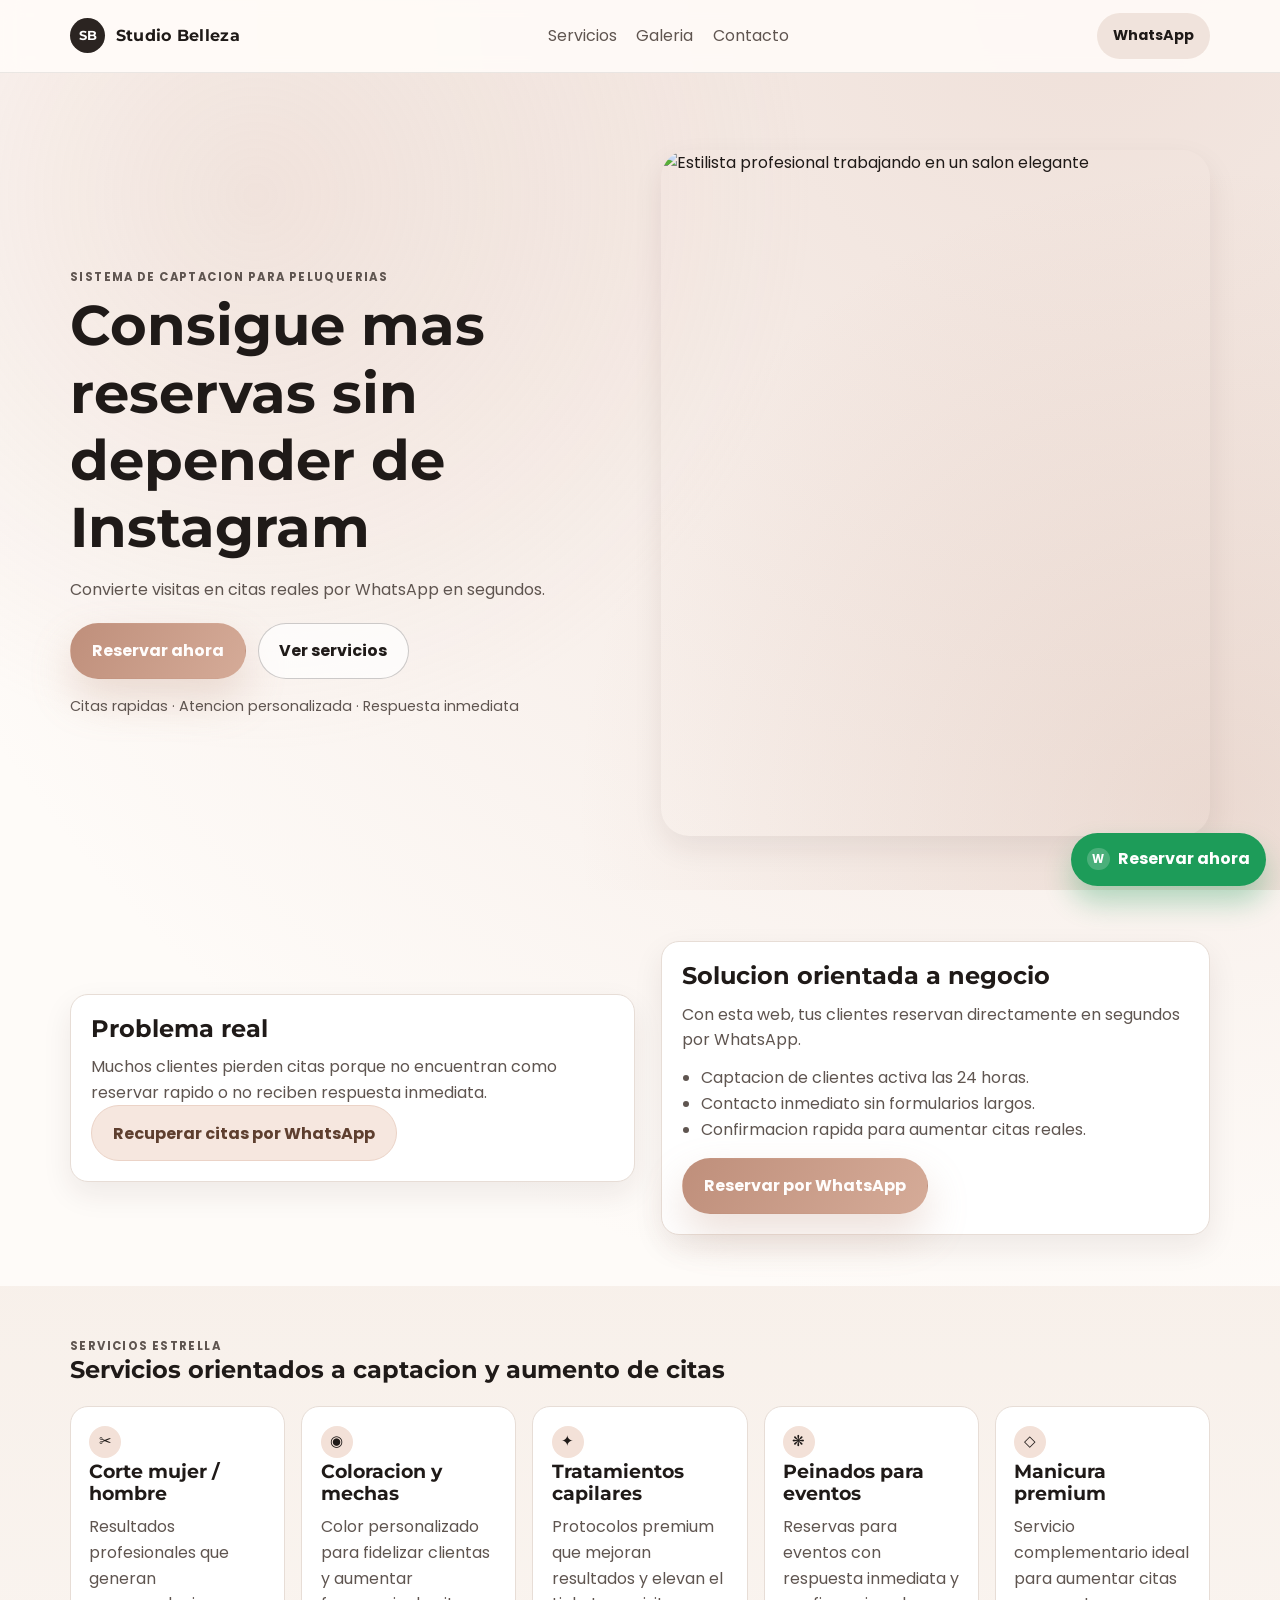
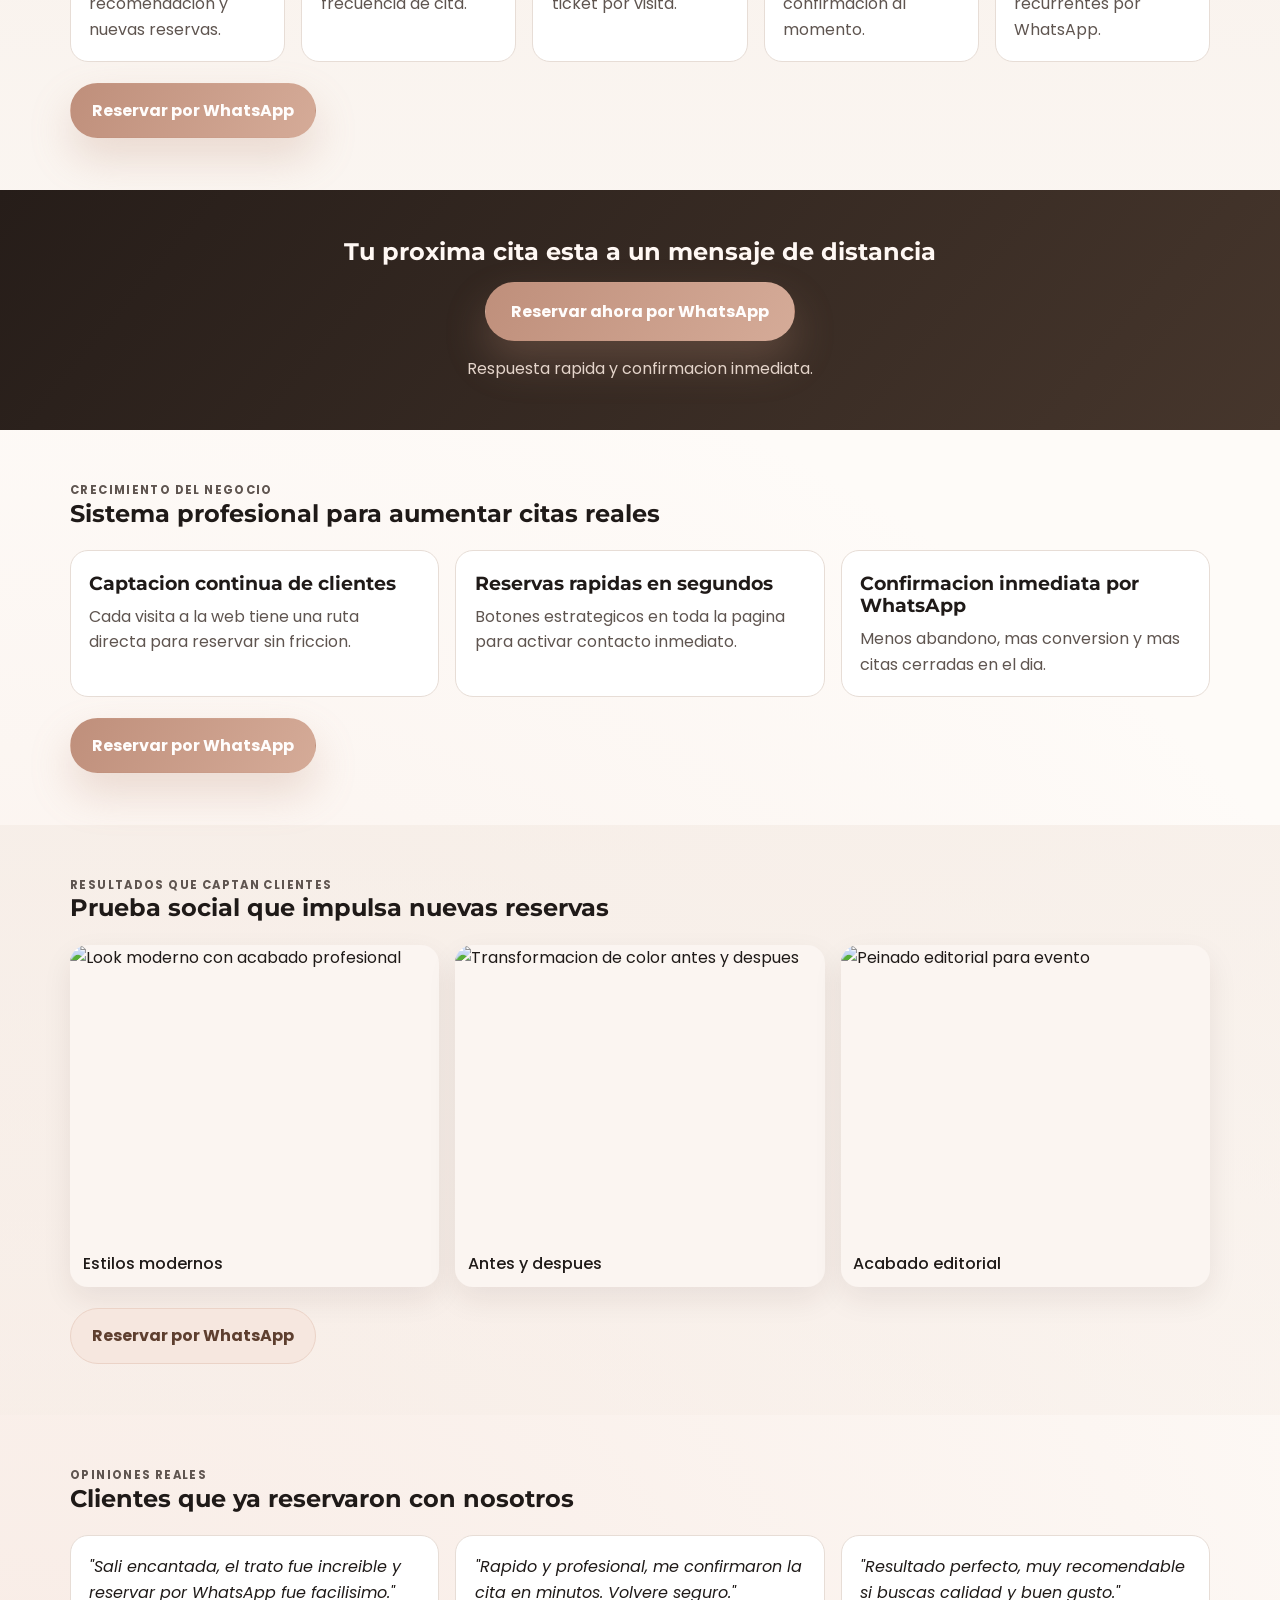
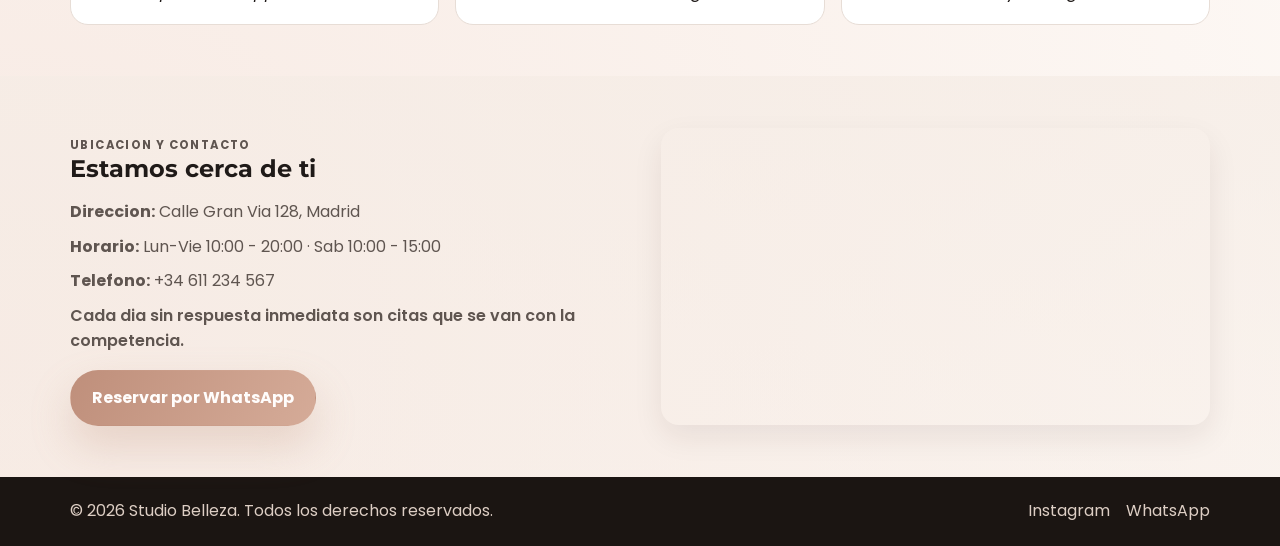
==== commit bf852ca9: "Refine aggressive conversion messaging" ====
--- a/index.html
+++ b/index.html
@@ -4,7 +4,7 @@
   <meta charset="UTF-8" />
   <meta name="viewport" content="width=device-width, initial-scale=1.0" />
   <title>Studio Belleza | Reserva tu cita por WhatsApp</title>
-  <meta name="description" content="Studio Belleza: reserva tu cita en segundos por WhatsApp. Peluqueria premium con atencion personalizada y resultados profesionales." />
+  <meta name="description" content="Studio Belleza: sistema de captacion para peluquerias con reservas rapidas por WhatsApp, contacto inmediato y aumento de citas." />
   <meta name="theme-color" content="#f4ebe5" />
   <link rel="preconnect" href="https://fonts.googleapis.com" />
   <link rel="preconnect" href="https://fonts.gstatic.com" crossorigin />
@@ -37,11 +37,11 @@
       <div class="hero-bg" aria-hidden="true"></div>
       <div class="container hero-grid">
         <div class="hero-copy reveal">
-          <p class="eyebrow">Peluqueria premium en tu ciudad</p>
+          <p class="eyebrow">Sistema de captacion para peluquerias</p>
           <h1>Consigue mas reservas sin depender de Instagram</h1>
-          <p class="subtitle">Web optimizada para que tus clientes reserven en segundos por WhatsApp.</p>
+          <p class="subtitle">Convierte visitas en citas reales por WhatsApp en segundos.</p>
           <div class="hero-actions">
-            <a class="btn btn-primary" href="https://wa.me/34611234567?text=Hola%20Studio%20Belleza%2C%20quiero%20reservar%20una%20cita" target="_blank" rel="noopener noreferrer">Reservar cita por WhatsApp</a>
+            <a class="btn btn-primary" href="https://wa.me/34611234567?text=Hola%20Studio%20Belleza%2C%20quiero%20reservar%20una%20cita" target="_blank" rel="noopener noreferrer">Reservar ahora</a>
             <a class="btn btn-ghost" href="#servicios">Ver servicios</a>
           </div>
           <p class="trust">Citas rapidas · Atencion personalizada · Respuesta inmediata</p>
@@ -55,12 +55,12 @@
     <section class="section reveal" id="problema-solucion">
       <div class="container split">
         <article class="card problem">
-          <h2>El problema que frena tus reservas</h2>
+          <h2>Problema real</h2>
           <p>Muchos clientes pierden citas porque no encuentran como reservar rapido o no reciben respuesta inmediata.</p>
           <a class="btn btn-secondary" href="https://wa.me/34611234567?text=Hola%20Studio%20Belleza%2C%20quiero%20reservar%20una%20cita" target="_blank" rel="noopener noreferrer">Recuperar citas por WhatsApp</a>
         </article>
         <article class="card solution">
-          <h2>La solucion que convierte visitas en reservas</h2>
+          <h2>Solucion orientada a negocio</h2>
           <p>Con esta web, tus clientes reservan directamente en segundos por WhatsApp.</p>
           <ul>
             <li>Captacion de clientes activa las 24 horas.</li>
@@ -76,7 +76,7 @@
       <div class="container reveal">
         <div class="section-head">
           <p class="eyebrow">Servicios estrella</p>
-          <h2>Servicios listos para convertir interes en citas</h2>
+          <h2>Servicios orientados a captacion y aumento de citas</h2>
         </div>
         <div class="services-grid">
           <article class="service-card">
@@ -122,7 +122,7 @@
     <section class="section" id="beneficios">
       <div class="container reveal">
         <div class="section-head">
-          <p class="eyebrow">Por que elegirnos</p>
+          <p class="eyebrow">Crecimiento del negocio</p>
           <h2>Sistema profesional para aumentar citas reales</h2>
         </div>
         <div class="benefits-grid">
@@ -148,7 +148,7 @@
     <section class="section section-soft" id="galeria">
       <div class="container reveal">
         <div class="section-head">
-          <p class="eyebrow">Galeria premium</p>
+          <p class="eyebrow">Resultados que captan clientes</p>
           <h2>Prueba social que impulsa nuevas reservas</h2>
         </div>
         <div class="gallery-grid">
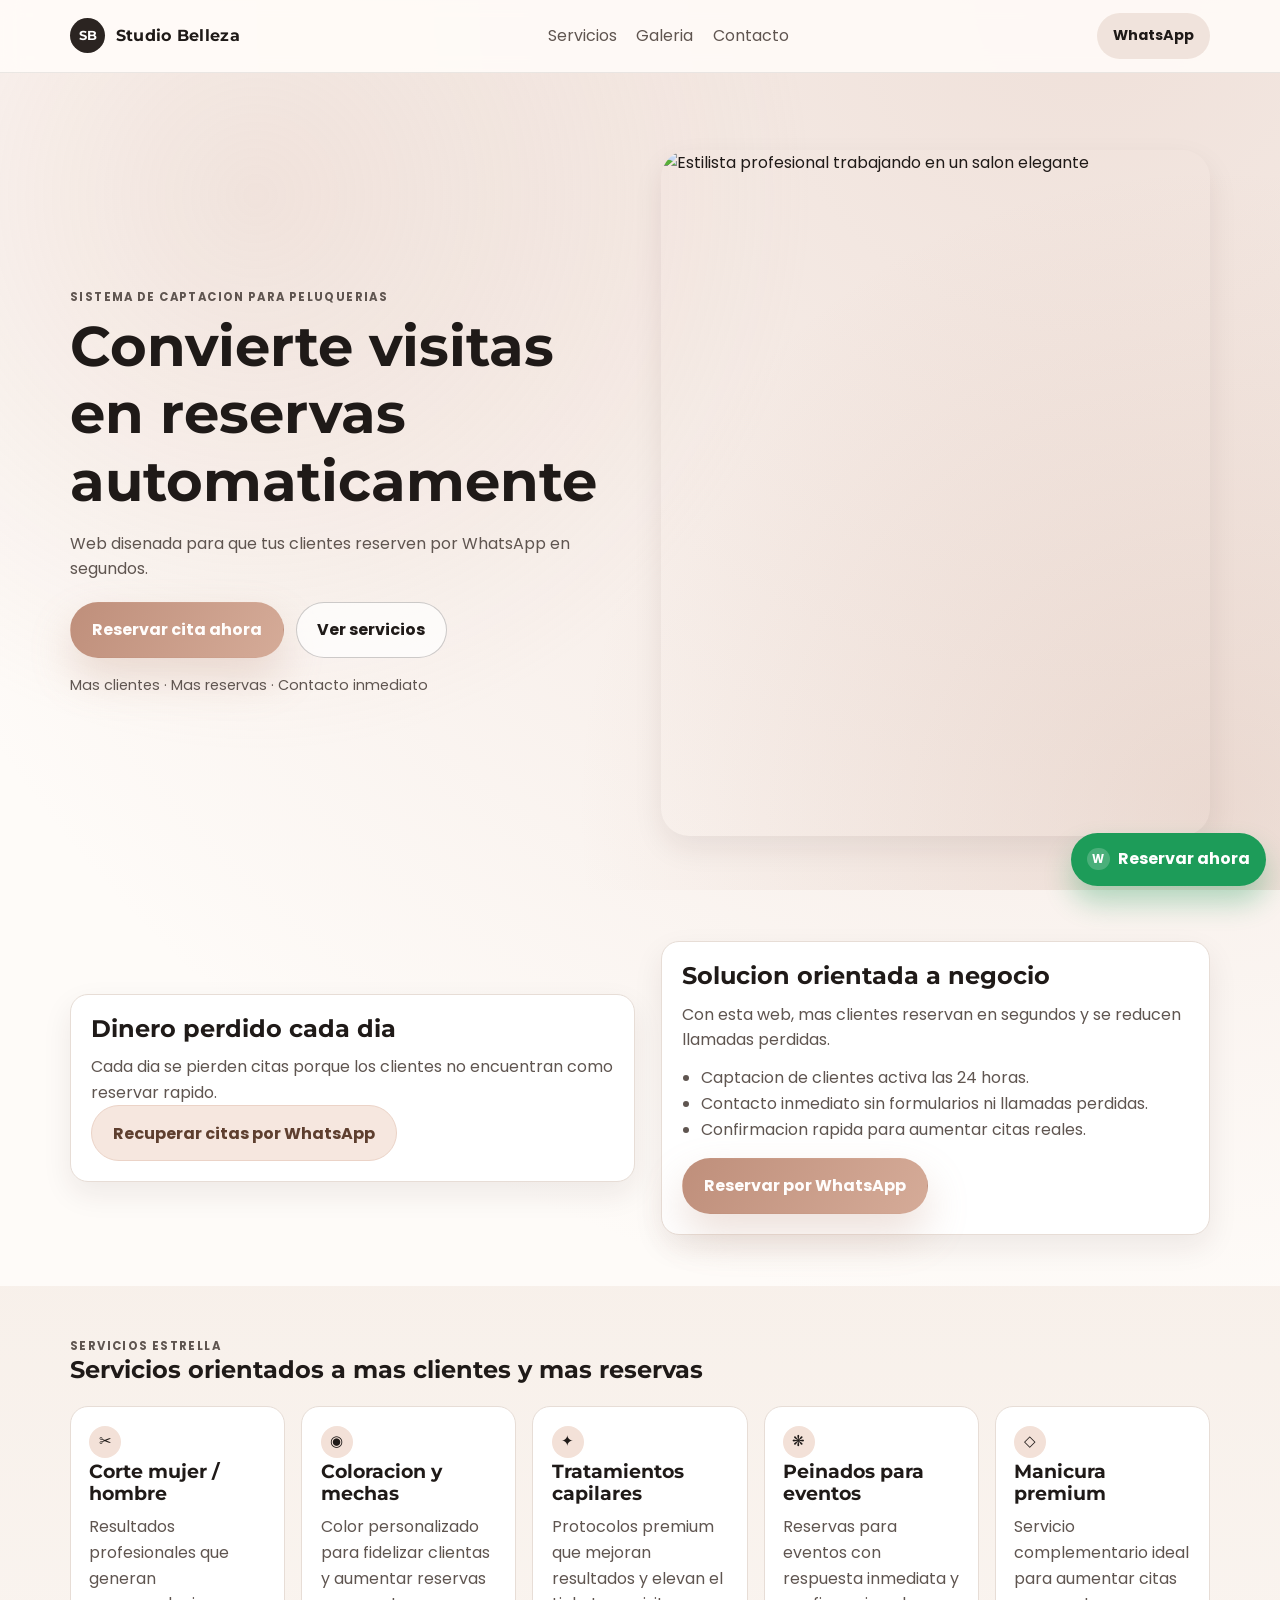
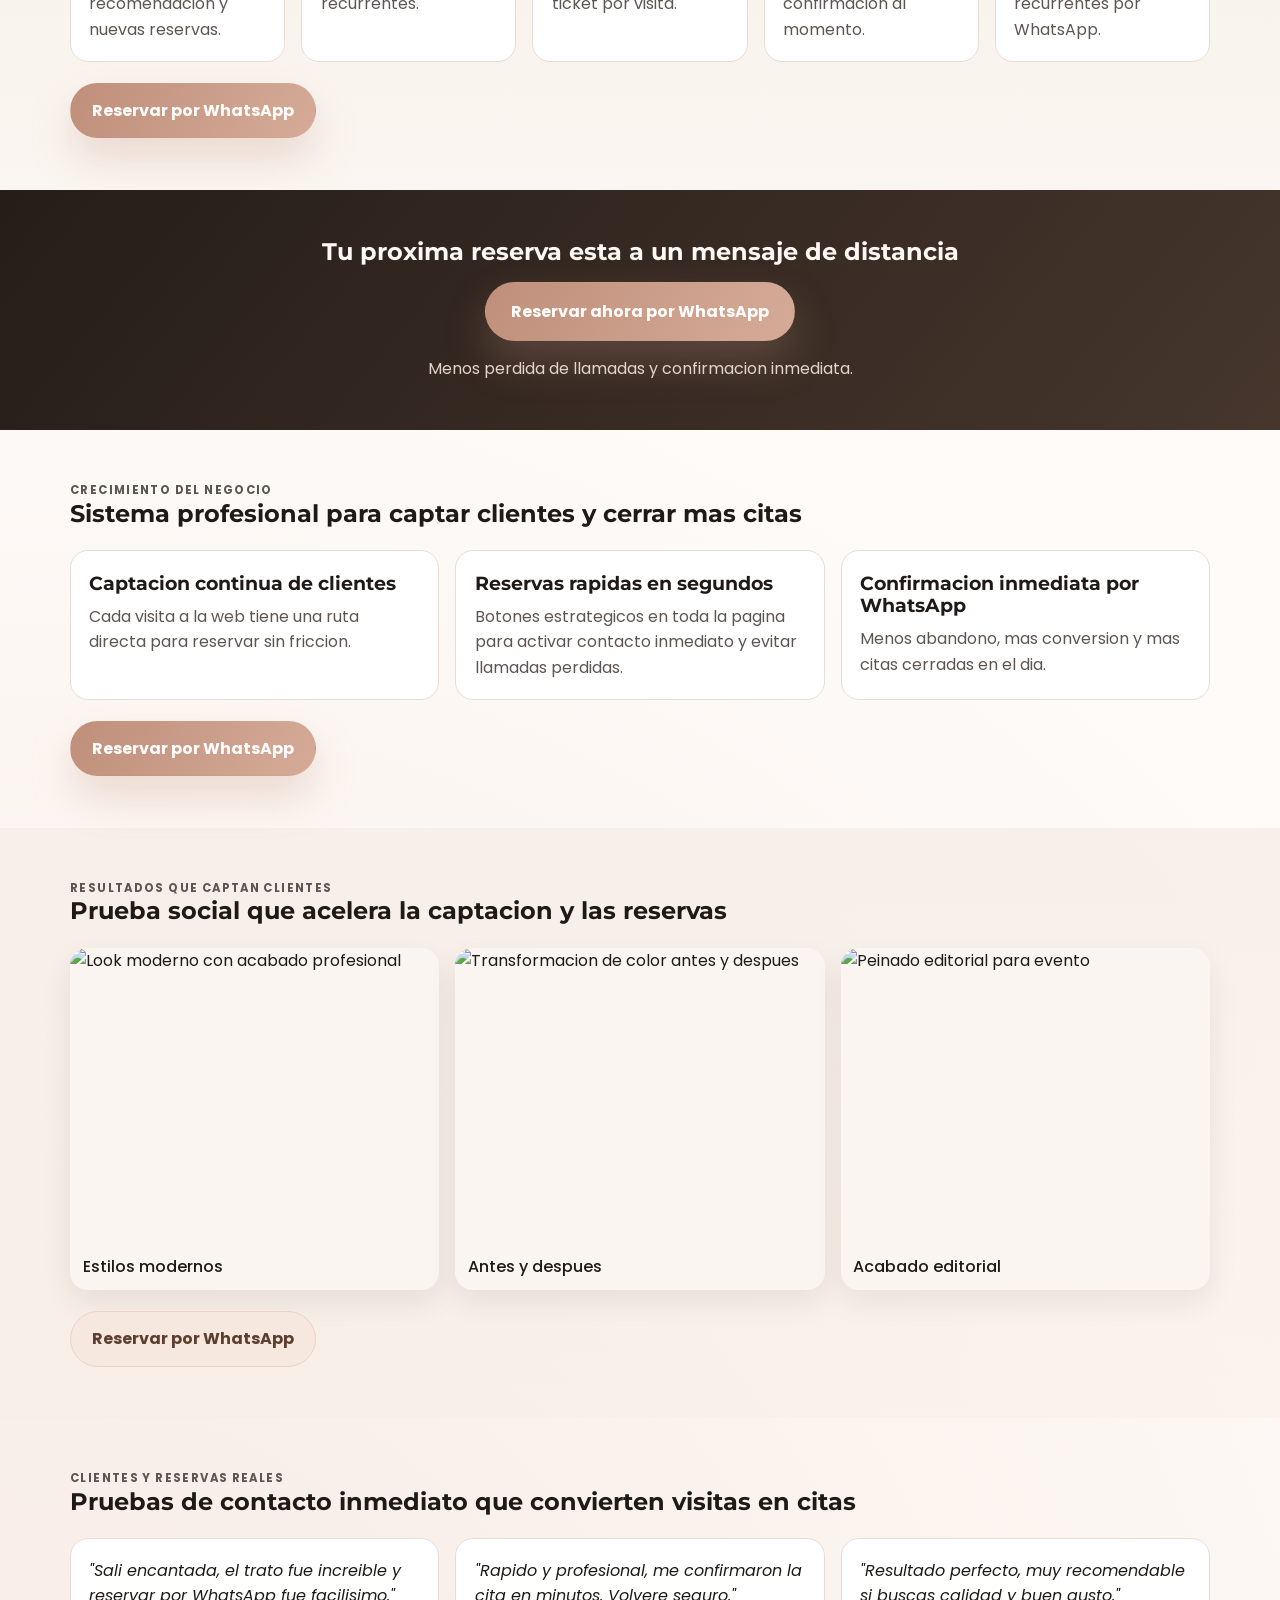
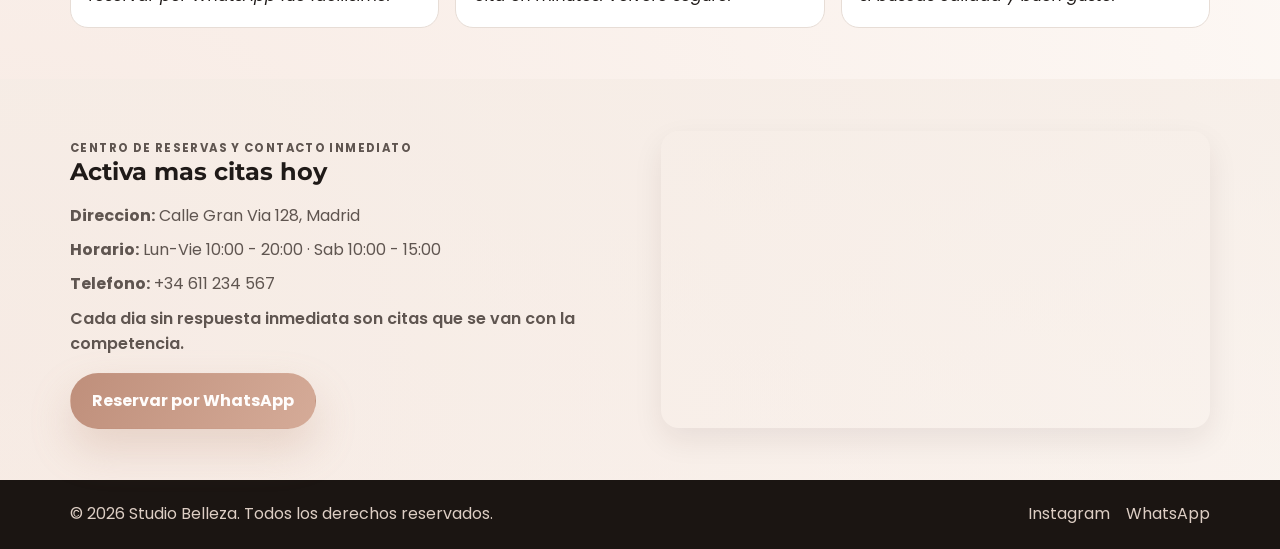
==== commit 2d96ff39: "Strengthen reservation-focused sales copy" ====
--- a/index.html
+++ b/index.html
@@ -38,13 +38,13 @@
       <div class="container hero-grid">
         <div class="hero-copy reveal">
           <p class="eyebrow">Sistema de captacion para peluquerias</p>
-          <h1>Consigue mas reservas sin depender de Instagram</h1>
-          <p class="subtitle">Convierte visitas en citas reales por WhatsApp en segundos.</p>
+          <h1>Convierte visitas en reservas automaticamente</h1>
+          <p class="subtitle">Web disenada para que tus clientes reserven por WhatsApp en segundos.</p>
           <div class="hero-actions">
-            <a class="btn btn-primary" href="https://wa.me/34611234567?text=Hola%20Studio%20Belleza%2C%20quiero%20reservar%20una%20cita" target="_blank" rel="noopener noreferrer">Reservar ahora</a>
+            <a class="btn btn-primary" href="https://wa.me/34611234567?text=Hola%20Studio%20Belleza%2C%20quiero%20reservar%20una%20cita" target="_blank" rel="noopener noreferrer">Reservar cita ahora</a>
             <a class="btn btn-ghost" href="#servicios">Ver servicios</a>
           </div>
-          <p class="trust">Citas rapidas · Atencion personalizada · Respuesta inmediata</p>
+          <p class="trust">Mas clientes · Mas reservas · Contacto inmediato</p>
         </div>
         <div class="hero-image reveal" data-delay="120">
           <img src="https://images.unsplash.com/photo-1521590832167-7bcbfaa6381f?auto=format&fit=crop&w=1200&q=80" alt="Estilista profesional trabajando en un salon elegante" loading="eager" />
@@ -55,16 +55,16 @@
     <section class="section reveal" id="problema-solucion">
       <div class="container split">
         <article class="card problem">
-          <h2>Problema real</h2>
-          <p>Muchos clientes pierden citas porque no encuentran como reservar rapido o no reciben respuesta inmediata.</p>
+          <h2>Dinero perdido cada dia</h2>
+          <p>Cada dia se pierden citas porque los clientes no encuentran como reservar rapido.</p>
           <a class="btn btn-secondary" href="https://wa.me/34611234567?text=Hola%20Studio%20Belleza%2C%20quiero%20reservar%20una%20cita" target="_blank" rel="noopener noreferrer">Recuperar citas por WhatsApp</a>
         </article>
         <article class="card solution">
           <h2>Solucion orientada a negocio</h2>
-          <p>Con esta web, tus clientes reservan directamente en segundos por WhatsApp.</p>
+          <p>Con esta web, mas clientes reservan en segundos y se reducen llamadas perdidas.</p>
           <ul>
             <li>Captacion de clientes activa las 24 horas.</li>
-            <li>Contacto inmediato sin formularios largos.</li>
+            <li>Contacto inmediato sin formularios ni llamadas perdidas.</li>
             <li>Confirmacion rapida para aumentar citas reales.</li>
           </ul>
           <a class="btn btn-primary" href="https://wa.me/34611234567?text=Hola%20Studio%20Belleza%2C%20quiero%20reservar%20una%20cita" target="_blank" rel="noopener noreferrer">Reservar por WhatsApp</a>
@@ -76,7 +76,7 @@
       <div class="container reveal">
         <div class="section-head">
           <p class="eyebrow">Servicios estrella</p>
-          <h2>Servicios orientados a captacion y aumento de citas</h2>
+          <h2>Servicios orientados a mas clientes y mas reservas</h2>
         </div>
         <div class="services-grid">
           <article class="service-card">
@@ -87,7 +87,7 @@
           <article class="service-card">
             <span class="icon">◉</span>
             <h3>Coloracion y mechas</h3>
-            <p>Color personalizado para fidelizar clientas y aumentar frecuencia de cita.</p>
+            <p>Color personalizado para fidelizar clientas y aumentar reservas recurrentes.</p>
           </article>
           <article class="service-card">
             <span class="icon">✦</span>
@@ -113,9 +113,9 @@
 
     <section class="cta-band reveal" id="reserva">
       <div class="container cta-inner">
-        <h2>Tu proxima cita esta a un mensaje de distancia</h2>
+        <h2>Tu proxima reserva esta a un mensaje de distancia</h2>
         <a class="btn btn-primary btn-xl" href="https://wa.me/34611234567?text=Hola%20Studio%20Belleza%2C%20quiero%20reservar%20una%20cita" target="_blank" rel="noopener noreferrer">Reservar ahora por WhatsApp</a>
-        <p>Respuesta rapida y confirmacion inmediata.</p>
+        <p>Menos perdida de llamadas y confirmacion inmediata.</p>
       </div>
     </section>
 
@@ -123,7 +123,7 @@
       <div class="container reveal">
         <div class="section-head">
           <p class="eyebrow">Crecimiento del negocio</p>
-          <h2>Sistema profesional para aumentar citas reales</h2>
+          <h2>Sistema profesional para captar clientes y cerrar mas citas</h2>
         </div>
         <div class="benefits-grid">
           <article class="benefit">
@@ -132,7 +132,7 @@
           </article>
           <article class="benefit">
             <h3>Reservas rapidas en segundos</h3>
-            <p>Botones estrategicos en toda la pagina para activar contacto inmediato.</p>
+            <p>Botones estrategicos en toda la pagina para activar contacto inmediato y evitar llamadas perdidas.</p>
           </article>
           <article class="benefit">
             <h3>Confirmacion inmediata por WhatsApp</h3>
@@ -149,7 +149,7 @@
       <div class="container reveal">
         <div class="section-head">
           <p class="eyebrow">Resultados que captan clientes</p>
-          <h2>Prueba social que impulsa nuevas reservas</h2>
+          <h2>Prueba social que acelera la captacion y las reservas</h2>
         </div>
         <div class="gallery-grid">
           <figure>
@@ -174,8 +174,8 @@
     <section class="section" id="opiniones">
       <div class="container reveal">
         <div class="section-head">
-          <p class="eyebrow">Opiniones reales</p>
-          <h2>Clientes que ya reservaron con nosotros</h2>
+          <p class="eyebrow">Clientes y reservas reales</p>
+          <h2>Pruebas de contacto inmediato que convierten visitas en citas</h2>
         </div>
         <div class="reviews-grid">
           <blockquote>"Sali encantada, el trato fue increible y reservar por WhatsApp fue facilisimo."</blockquote>
@@ -189,8 +189,8 @@
       <div class="container contact-grid reveal">
         <div>
           <div class="section-head left">
-            <p class="eyebrow">Ubicacion y contacto</p>
-            <h2>Estamos cerca de ti</h2>
+            <p class="eyebrow">Centro de reservas y contacto inmediato</p>
+            <h2>Activa mas citas hoy</h2>
           </div>
           <p><strong>Direccion:</strong> Calle Gran Via 128, Madrid</p>
           <p><strong>Horario:</strong> Lun-Vie 10:00 - 20:00 · Sab 10:00 - 15:00</p>
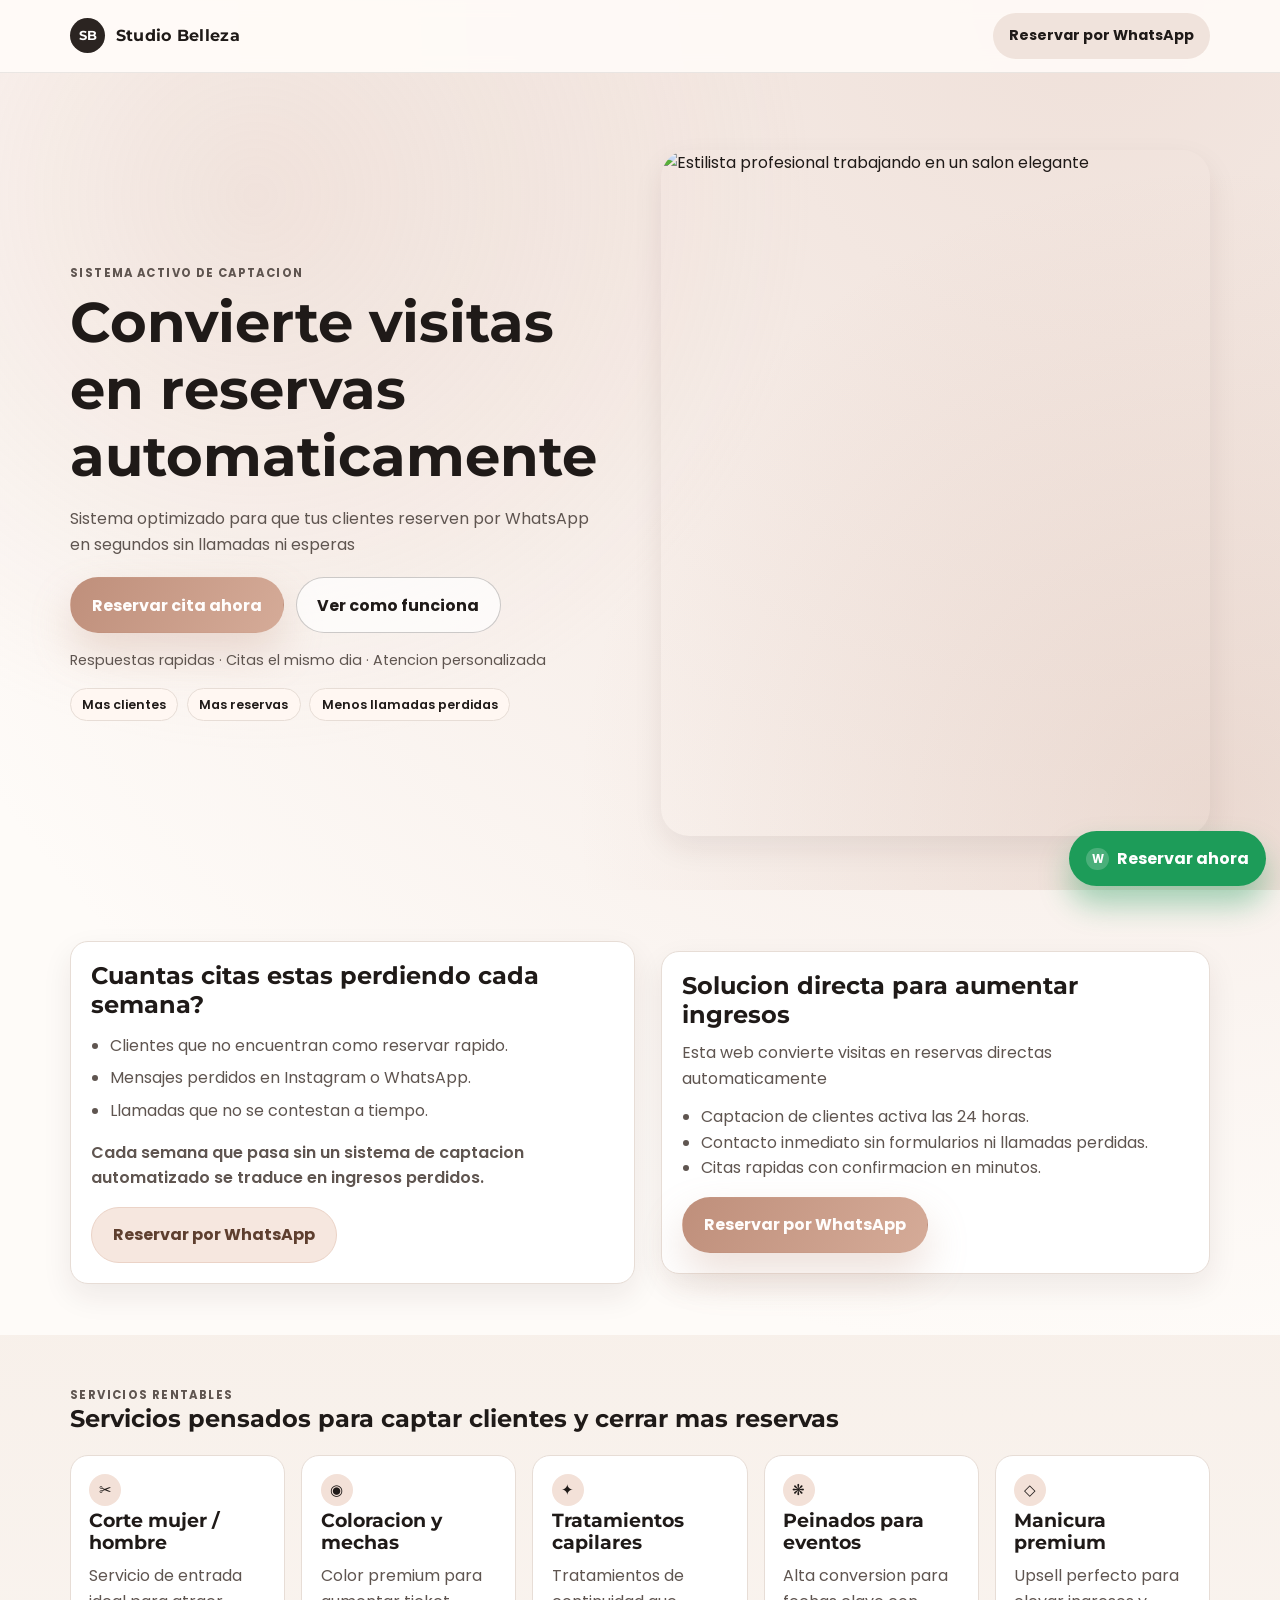
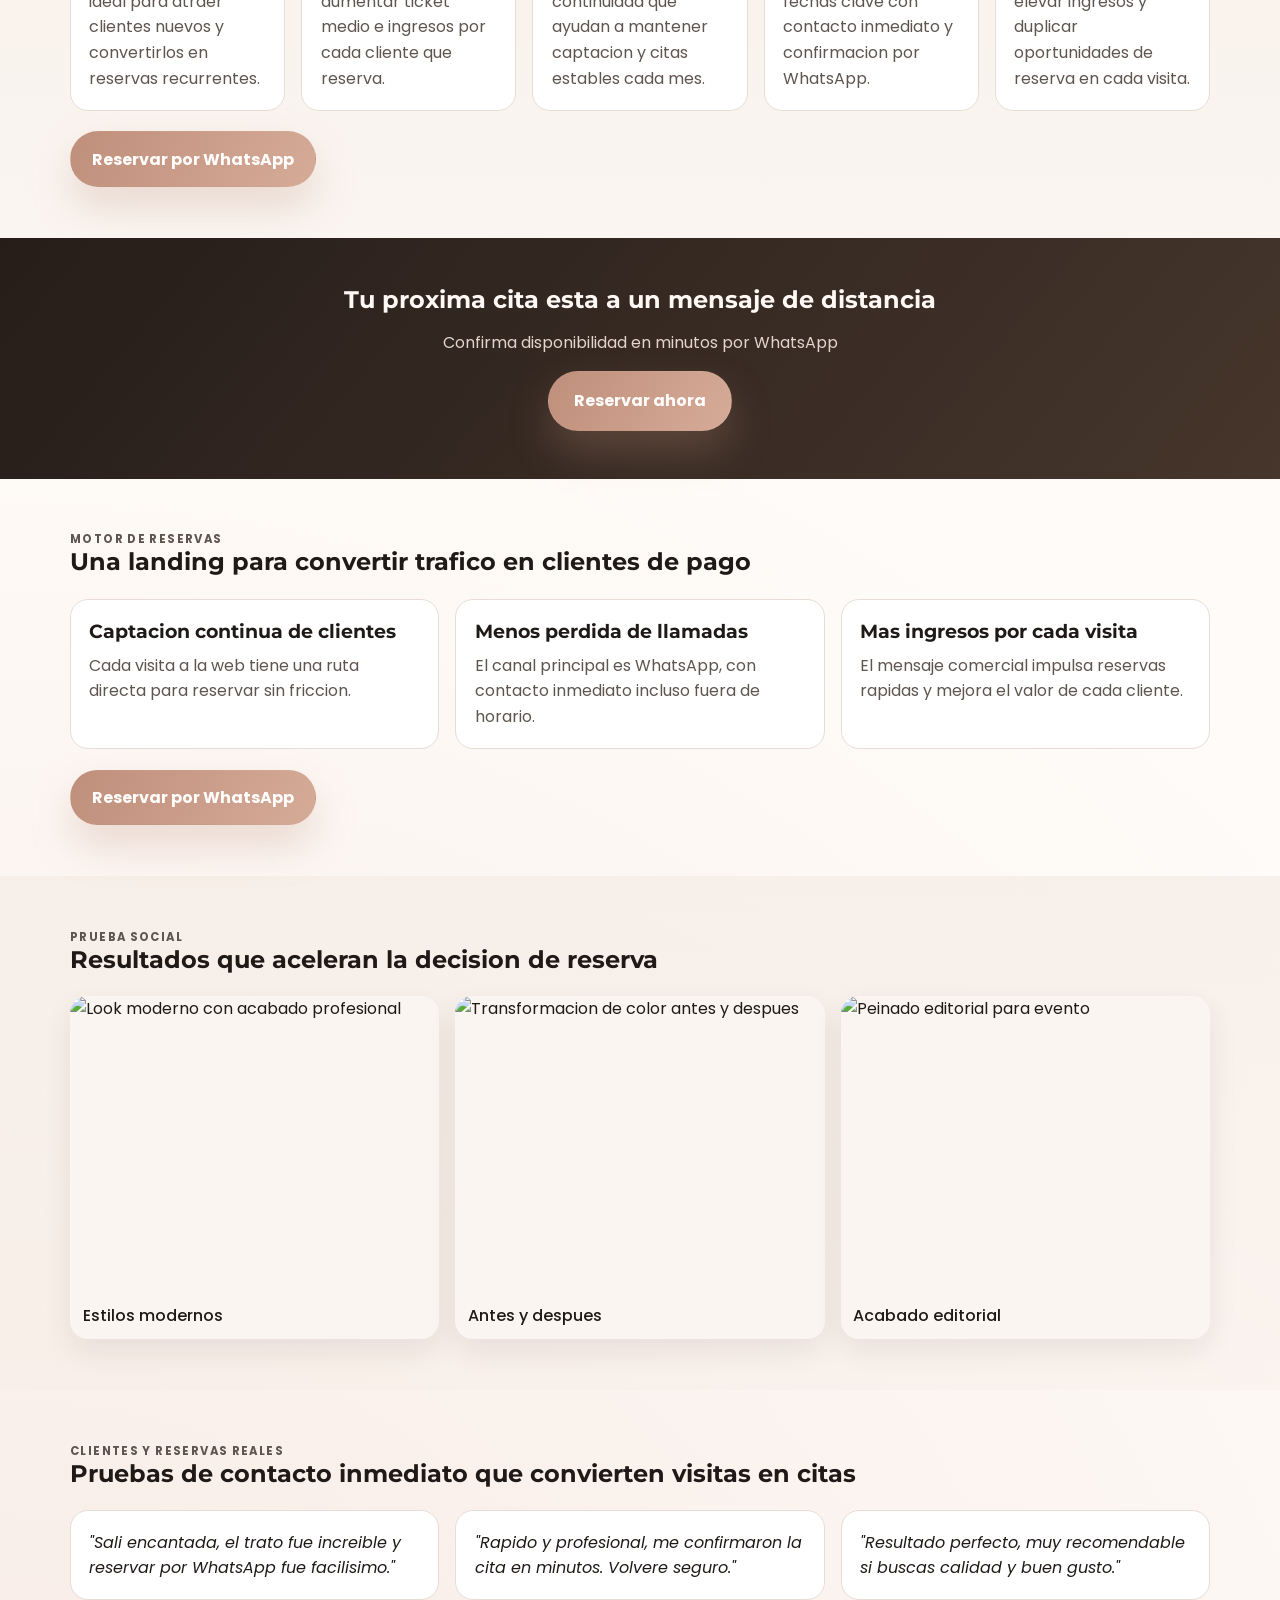
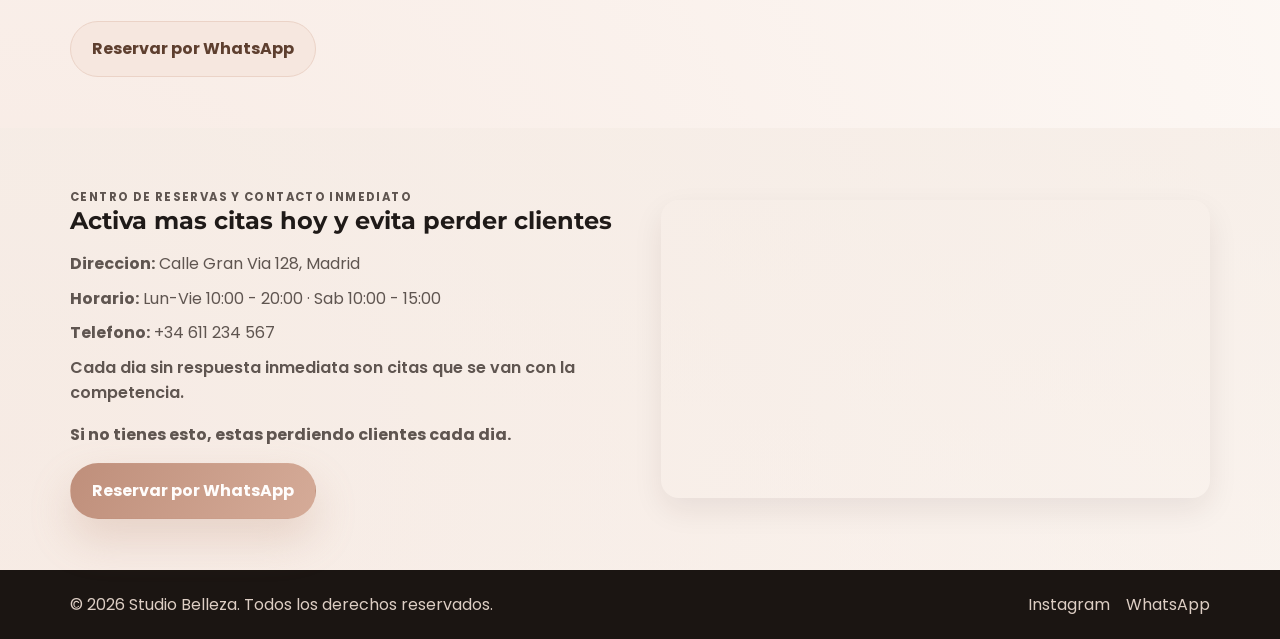
==== commit 47201fc4: "Refactor landing into high-conversion WhatsApp funnel" ====
--- a/index.html
+++ b/index.html
@@ -4,7 +4,7 @@
   <meta charset="UTF-8" />
   <meta name="viewport" content="width=device-width, initial-scale=1.0" />
   <title>Studio Belleza | Reserva tu cita por WhatsApp</title>
-  <meta name="description" content="Studio Belleza: sistema de captacion para peluquerias con reservas rapidas por WhatsApp, contacto inmediato y aumento de citas." />
+  <meta name="description" content="Studio Belleza: sistema de captacion para conseguir mas reservas por WhatsApp, menos llamadas perdidas y mas ingresos cada semana." />
   <meta name="theme-color" content="#f4ebe5" />
   <link rel="preconnect" href="https://fonts.googleapis.com" />
   <link rel="preconnect" href="https://fonts.gstatic.com" crossorigin />
@@ -23,12 +23,7 @@
         <span class="brand-mark">SB</span>
         <span class="brand-name">Studio Belleza</span>
       </a>
-      <nav class="nav">
-        <a href="#servicios">Servicios</a>
-        <a href="#galeria">Galeria</a>
-        <a href="#contacto">Contacto</a>
-      </nav>
-      <a class="btn btn-small" href="https://wa.me/34611234567?text=Hola%20Studio%20Belleza%2C%20quiero%20reservar%20una%20cita" target="_blank" rel="noopener noreferrer">WhatsApp</a>
+      <a class="btn btn-small" href="https://wa.me/34611234567?text=Hola%20Studio%20Belleza%2C%20quiero%20reservar%20una%20cita" target="_blank" rel="noopener noreferrer">Reservar por WhatsApp</a>
     </div>
   </header>
 
@@ -37,14 +32,19 @@
       <div class="hero-bg" aria-hidden="true"></div>
       <div class="container hero-grid">
         <div class="hero-copy reveal">
-          <p class="eyebrow">Sistema de captacion para peluquerias</p>
+          <p class="eyebrow">Sistema activo de captacion</p>
           <h1>Convierte visitas en reservas automaticamente</h1>
-          <p class="subtitle">Web disenada para que tus clientes reserven por WhatsApp en segundos.</p>
+          <p class="subtitle">Sistema optimizado para que tus clientes reserven por WhatsApp en segundos sin llamadas ni esperas</p>
           <div class="hero-actions">
             <a class="btn btn-primary" href="https://wa.me/34611234567?text=Hola%20Studio%20Belleza%2C%20quiero%20reservar%20una%20cita" target="_blank" rel="noopener noreferrer">Reservar cita ahora</a>
-            <a class="btn btn-ghost" href="#servicios">Ver servicios</a>
+            <a class="btn btn-ghost" href="#problema-real">Ver como funciona</a>
           </div>
-          <p class="trust">Mas clientes · Mas reservas · Contacto inmediato</p>
+          <p class="trust">Respuestas rapidas · Citas el mismo dia · Atencion personalizada</p>
+          <div class="hero-proof">
+            <span>Mas clientes</span>
+            <span>Mas reservas</span>
+            <span>Menos llamadas perdidas</span>
+          </div>
         </div>
         <div class="hero-image reveal" data-delay="120">
           <img src="https://images.unsplash.com/photo-1521590832167-7bcbfaa6381f?auto=format&fit=crop&w=1200&q=80" alt="Estilista profesional trabajando en un salon elegante" loading="eager" />
@@ -52,20 +52,25 @@
       </div>
     </section>
 
-    <section class="section reveal" id="problema-solucion">
+    <section class="section reveal" id="problema-real">
       <div class="container split">
         <article class="card problem">
-          <h2>Dinero perdido cada dia</h2>
-          <p>Cada dia se pierden citas porque los clientes no encuentran como reservar rapido.</p>
-          <a class="btn btn-secondary" href="https://wa.me/34611234567?text=Hola%20Studio%20Belleza%2C%20quiero%20reservar%20una%20cita" target="_blank" rel="noopener noreferrer">Recuperar citas por WhatsApp</a>
+          <h2>Cuantas citas estas perdiendo cada semana?</h2>
+          <ul class="pain-list">
+            <li>Clientes que no encuentran como reservar rapido.</li>
+            <li>Mensajes perdidos en Instagram o WhatsApp.</li>
+            <li>Llamadas que no se contestan a tiempo.</li>
+          </ul>
+          <p class="money-text">Cada semana que pasa sin un sistema de captacion automatizado se traduce en ingresos perdidos.</p>
+          <a class="btn btn-secondary" href="https://wa.me/34611234567?text=Hola%20Studio%20Belleza%2C%20quiero%20reservar%20una%20cita" target="_blank" rel="noopener noreferrer">Reservar por WhatsApp</a>
         </article>
         <article class="card solution">
-          <h2>Solucion orientada a negocio</h2>
-          <p>Con esta web, mas clientes reservan en segundos y se reducen llamadas perdidas.</p>
+          <h2>Solucion directa para aumentar ingresos</h2>
+          <p>Esta web convierte visitas en reservas directas automaticamente</p>
           <ul>
             <li>Captacion de clientes activa las 24 horas.</li>
             <li>Contacto inmediato sin formularios ni llamadas perdidas.</li>
-            <li>Confirmacion rapida para aumentar citas reales.</li>
+            <li>Citas rapidas con confirmacion en minutos.</li>
           </ul>
           <a class="btn btn-primary" href="https://wa.me/34611234567?text=Hola%20Studio%20Belleza%2C%20quiero%20reservar%20una%20cita" target="_blank" rel="noopener noreferrer">Reservar por WhatsApp</a>
         </article>
@@ -75,34 +80,34 @@
     <section class="section section-soft" id="servicios">
       <div class="container reveal">
         <div class="section-head">
-          <p class="eyebrow">Servicios estrella</p>
-          <h2>Servicios orientados a mas clientes y mas reservas</h2>
+          <p class="eyebrow">Servicios rentables</p>
+          <h2>Servicios pensados para captar clientes y cerrar mas reservas</h2>
         </div>
         <div class="services-grid">
           <article class="service-card">
             <span class="icon">✂</span>
             <h3>Corte mujer / hombre</h3>
-            <p>Resultados profesionales que generan recomendacion y nuevas reservas.</p>
+            <p>Servicio de entrada ideal para atraer clientes nuevos y convertirlos en reservas recurrentes.</p>
           </article>
           <article class="service-card">
             <span class="icon">◉</span>
             <h3>Coloracion y mechas</h3>
-            <p>Color personalizado para fidelizar clientas y aumentar reservas recurrentes.</p>
+            <p>Color premium para aumentar ticket medio e ingresos por cada cliente que reserva.</p>
           </article>
           <article class="service-card">
             <span class="icon">✦</span>
             <h3>Tratamientos capilares</h3>
-            <p>Protocolos premium que mejoran resultados y elevan el ticket por visita.</p>
+            <p>Tratamientos de continuidad que ayudan a mantener captacion y citas estables cada mes.</p>
           </article>
           <article class="service-card">
             <span class="icon">❋</span>
             <h3>Peinados para eventos</h3>
-            <p>Reservas para eventos con respuesta inmediata y confirmacion al momento.</p>
+            <p>Alta conversion para fechas clave con contacto inmediato y confirmacion por WhatsApp.</p>
           </article>
           <article class="service-card">
             <span class="icon">◇</span>
             <h3>Manicura premium</h3>
-            <p>Servicio complementario ideal para aumentar citas recurrentes por WhatsApp.</p>
+            <p>Upsell perfecto para elevar ingresos y duplicar oportunidades de reserva en cada visita.</p>
           </article>
         </div>
         <div class="section-cta-inline">
@@ -111,19 +116,19 @@
       </div>
     </section>
 
-    <section class="cta-band reveal" id="reserva">
+    <section class="cta-band reveal" id="reserva-inmediata">
       <div class="container cta-inner">
-        <h2>Tu proxima reserva esta a un mensaje de distancia</h2>
-        <a class="btn btn-primary btn-xl" href="https://wa.me/34611234567?text=Hola%20Studio%20Belleza%2C%20quiero%20reservar%20una%20cita" target="_blank" rel="noopener noreferrer">Reservar ahora por WhatsApp</a>
-        <p>Menos perdida de llamadas y confirmacion inmediata.</p>
-      </div>
-    </section>
-
-    <section class="section" id="beneficios">
-      <div class="container reveal">
-        <div class="section-head">
-          <p class="eyebrow">Crecimiento del negocio</p>
-          <h2>Sistema profesional para captar clientes y cerrar mas citas</h2>
+        <h2>Tu proxima cita esta a un mensaje de distancia</h2>
+        <p>Confirma disponibilidad en minutos por WhatsApp</p>
+        <a class="btn btn-primary btn-xl" href="https://wa.me/34611234567?text=Hola%20Studio%20Belleza%2C%20quiero%20reservar%20una%20cita" target="_blank" rel="noopener noreferrer">Reservar ahora</a>
+      </div>
+    </section>
+
+    <section class="section" id="captacion">
+      <div class="container reveal">
+        <div class="section-head">
+          <p class="eyebrow">Motor de reservas</p>
+          <h2>Una landing para convertir trafico en clientes de pago</h2>
         </div>
         <div class="benefits-grid">
           <article class="benefit">
@@ -131,12 +136,12 @@
             <p>Cada visita a la web tiene una ruta directa para reservar sin friccion.</p>
           </article>
           <article class="benefit">
-            <h3>Reservas rapidas en segundos</h3>
-            <p>Botones estrategicos en toda la pagina para activar contacto inmediato y evitar llamadas perdidas.</p>
+            <h3>Menos perdida de llamadas</h3>
+            <p>El canal principal es WhatsApp, con contacto inmediato incluso fuera de horario.</p>
           </article>
           <article class="benefit">
-            <h3>Confirmacion inmediata por WhatsApp</h3>
-            <p>Menos abandono, mas conversion y mas citas cerradas en el dia.</p>
+            <h3>Mas ingresos por cada visita</h3>
+            <p>El mensaje comercial impulsa reservas rapidas y mejora el valor de cada cliente.</p>
           </article>
         </div>
         <div class="section-cta-inline">
@@ -148,8 +153,8 @@
     <section class="section section-soft" id="galeria">
       <div class="container reveal">
         <div class="section-head">
-          <p class="eyebrow">Resultados que captan clientes</p>
-          <h2>Prueba social que acelera la captacion y las reservas</h2>
+          <p class="eyebrow">Prueba social</p>
+          <h2>Resultados que aceleran la decision de reserva</h2>
         </div>
         <div class="gallery-grid">
           <figure>
@@ -165,13 +170,10 @@
             <figcaption>Acabado editorial</figcaption>
           </figure>
         </div>
-        <div class="section-cta-inline">
-          <a class="btn btn-secondary" href="https://wa.me/34611234567?text=Hola%20Studio%20Belleza%2C%20quiero%20reservar%20una%20cita" target="_blank" rel="noopener noreferrer">Reservar por WhatsApp</a>
-        </div>
-      </div>
-    </section>
-
-    <section class="section" id="opiniones">
+      </div>
+    </section>
+
+    <section class="section" id="opiniones-reservas">
       <div class="container reveal">
         <div class="section-head">
           <p class="eyebrow">Clientes y reservas reales</p>
@@ -181,6 +183,9 @@
           <blockquote>"Sali encantada, el trato fue increible y reservar por WhatsApp fue facilisimo."</blockquote>
           <blockquote>"Rapido y profesional, me confirmaron la cita en minutos. Volvere seguro."</blockquote>
           <blockquote>"Resultado perfecto, muy recomendable si buscas calidad y buen gusto."</blockquote>
+        </div>
+        <div class="section-cta-inline">
+          <a class="btn btn-secondary" href="https://wa.me/34611234567?text=Hola%20Studio%20Belleza%2C%20quiero%20reservar%20una%20cita" target="_blank" rel="noopener noreferrer">Reservar por WhatsApp</a>
         </div>
       </div>
     </section>
@@ -190,12 +195,13 @@
         <div>
           <div class="section-head left">
             <p class="eyebrow">Centro de reservas y contacto inmediato</p>
-            <h2>Activa mas citas hoy</h2>
+            <h2>Activa mas citas hoy y evita perder clientes</h2>
           </div>
           <p><strong>Direccion:</strong> Calle Gran Via 128, Madrid</p>
           <p><strong>Horario:</strong> Lun-Vie 10:00 - 20:00 · Sab 10:00 - 15:00</p>
           <p><strong>Telefono:</strong> +34 611 234 567</p>
           <p class="contact-urgency">Cada dia sin respuesta inmediata son citas que se van con la competencia.</p>
+          <p class="loss-warning">Si no tienes esto, estas perdiendo clientes cada dia.</p>
           <a class="btn btn-primary" href="https://wa.me/34611234567?text=Hola%20Studio%20Belleza%2C%20quiero%20reservar%20una%20cita" target="_blank" rel="noopener noreferrer">Reservar por WhatsApp</a>
         </div>
         <div class="map-wrap" aria-label="Mapa de ubicacion de Studio Belleza">
--- a/styles.css
+++ b/styles.css
@@ -199,6 +199,7 @@
   padding: 0.66rem 0.95rem;
   font-size: 0.9rem;
   background: #f0e3dc;
+  white-space: nowrap;
 }
 
 .btn-xl {
@@ -212,6 +213,22 @@
   margin-top: 1rem;
   font-size: 0.9rem;
   color: var(--text-muted);
+}
+
+.hero-proof {
+  margin-top: 1rem;
+  display: flex;
+  flex-wrap: wrap;
+  gap: 0.55rem;
+}
+
+.hero-proof span {
+  border: 1px solid var(--line);
+  border-radius: 999px;
+  padding: 0.35rem 0.7rem;
+  font-size: 0.78rem;
+  font-weight: 600;
+  background: #fff7f2;
 }
 
 .hero-image img {
@@ -256,6 +273,22 @@
 
 .card p {
   color: var(--text-muted);
+}
+
+.money-text {
+  margin: 0.95rem 0 1rem;
+  font-weight: 600;
+  color: #5f3d2f;
+}
+
+.pain-list {
+  margin: 0.75rem 0;
+  padding-left: 1.2rem;
+  color: var(--text-muted);
+}
+
+.pain-list li + li {
+  margin-top: 0.45rem;
 }
 
 .card ul {
@@ -369,6 +402,12 @@
   color: #5e3f2f;
 }
 
+.loss-warning {
+  margin: 0 0 1rem;
+  font-weight: 700;
+  color: #3f271b;
+}
+
 .footer {
   background: #1b1512;
   color: #ddcec4;
@@ -393,18 +432,19 @@
 
 .floating-whatsapp {
   position: fixed;
-  right: 0.9rem;
-  bottom: 0.9rem;
+  right: 0.85rem;
+  bottom: 0.85rem;
   z-index: 60;
   display: inline-flex;
   align-items: center;
   gap: 0.5rem;
-  padding: 0.86rem 1rem;
+  padding: 0.92rem 1.1rem;
   border-radius: 999px;
   color: #ffffff;
   background: var(--success);
-  box-shadow: 0 16px 28px rgba(29, 156, 89, 0.33);
+  box-shadow: 0 18px 30px rgba(29, 156, 89, 0.4);
   font-weight: 700;
+  animation: floatingPulse 1.8s ease-in-out infinite;
 }
 
 .floating-whatsapp:hover {
@@ -419,6 +459,18 @@
   place-items: center;
   background: rgba(255, 255, 255, 0.2);
   font-size: 0.72rem;
+}
+
+@keyframes floatingPulse {
+  0% {
+    box-shadow: 0 0 0 0 rgba(29, 156, 89, 0.45);
+  }
+  70% {
+    box-shadow: 0 0 0 12px rgba(29, 156, 89, 0);
+  }
+  100% {
+    box-shadow: 0 0 0 0 rgba(29, 156, 89, 0);
+  }
 }
 
 .reveal {
@@ -446,17 +498,15 @@
   }
 
   .floating-whatsapp {
+    left: 0.6rem;
     right: 0.6rem;
     bottom: 0.6rem;
-    padding: 0.8rem 0.92rem;
+    justify-content: center;
+    padding: 0.92rem 0.92rem;
   }
 }
 
 @media (min-width: 760px) {
-  .nav {
-    display: flex;
-  }
-
   .hero {
     padding: 4.8rem 0 3.4rem;
   }
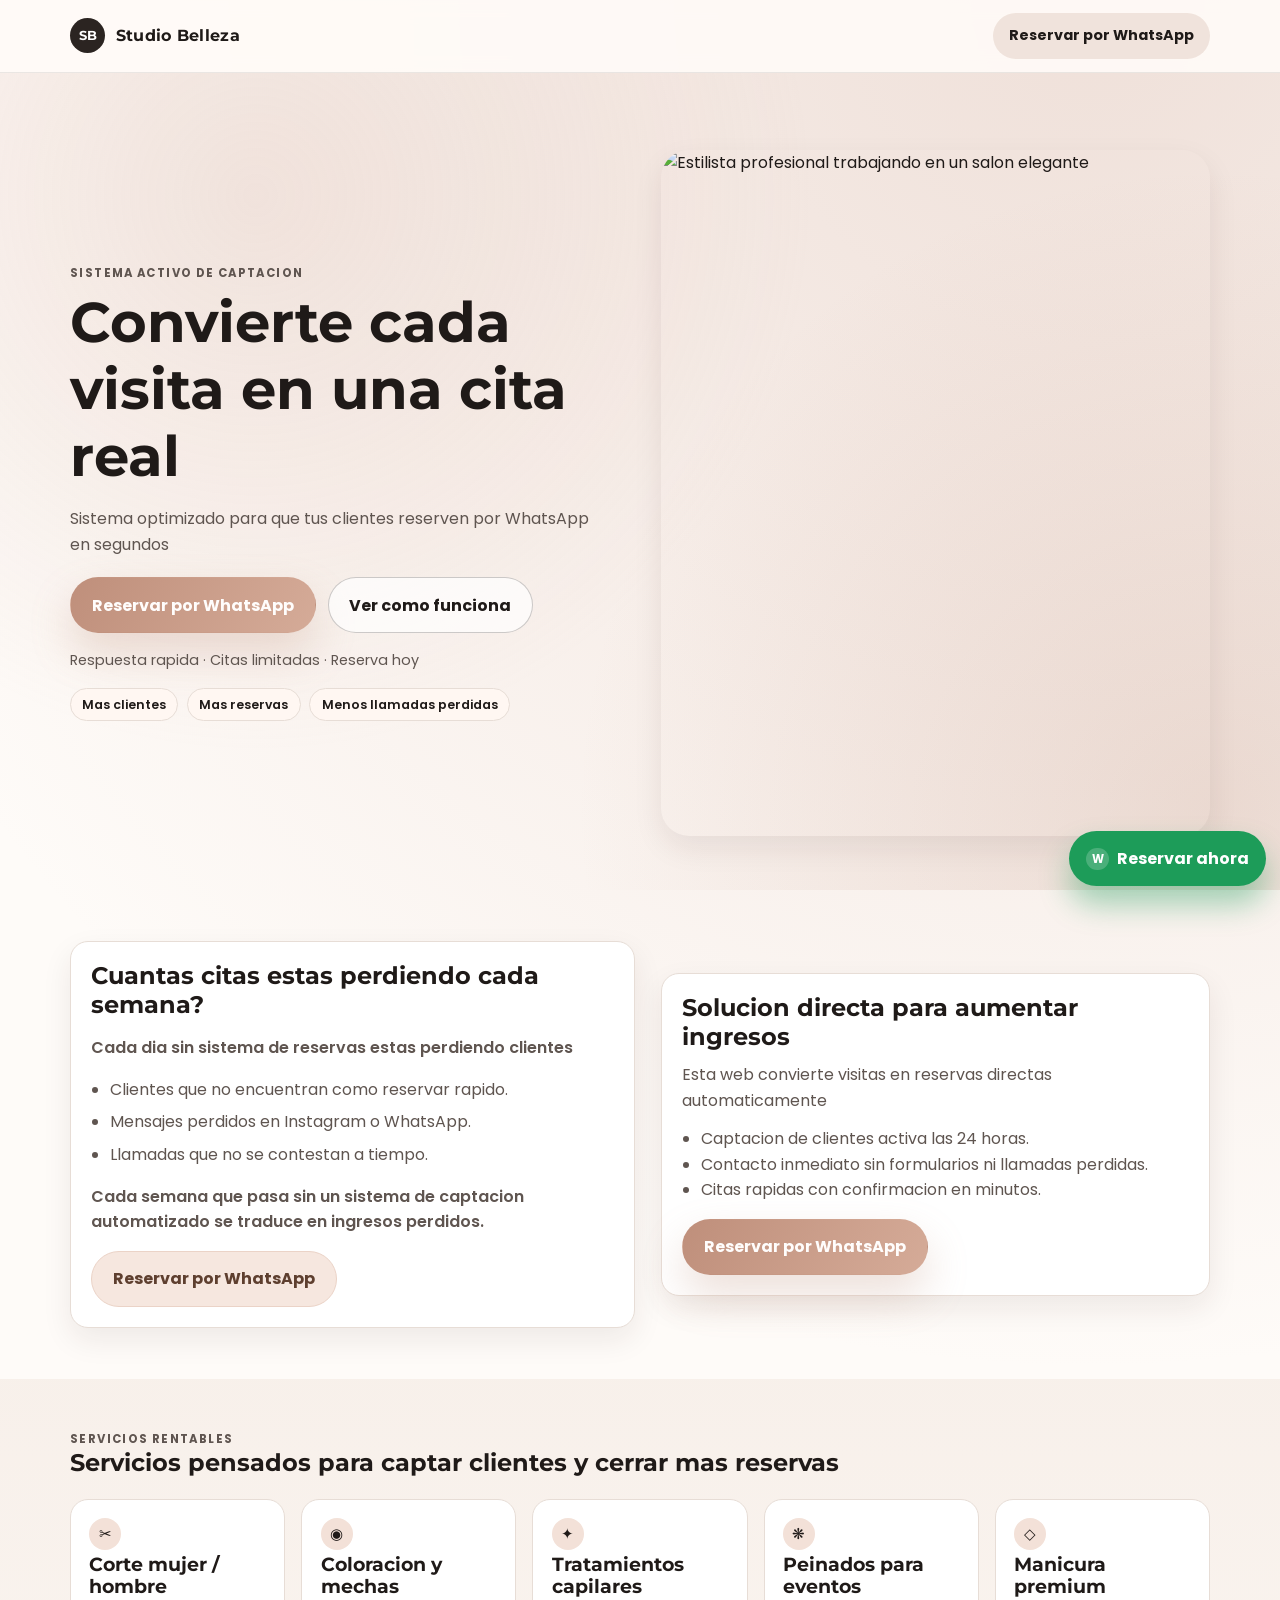
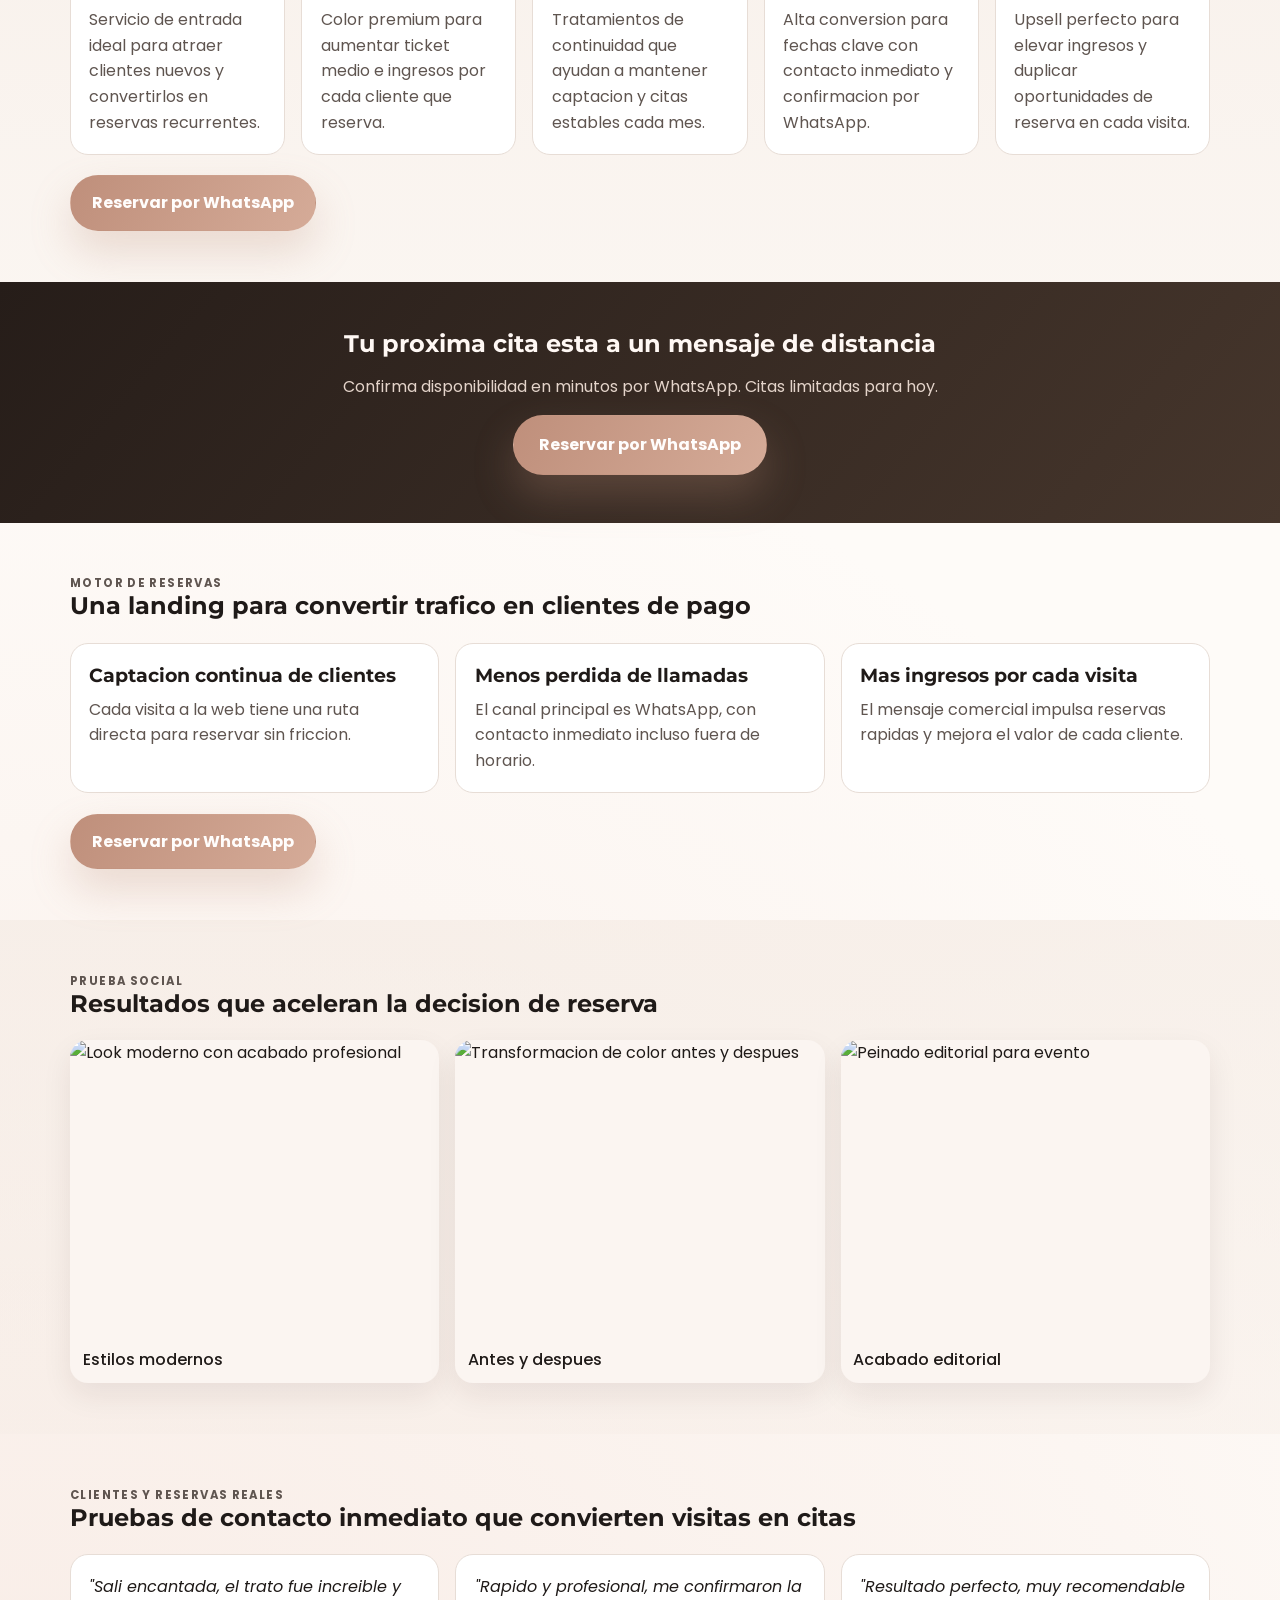
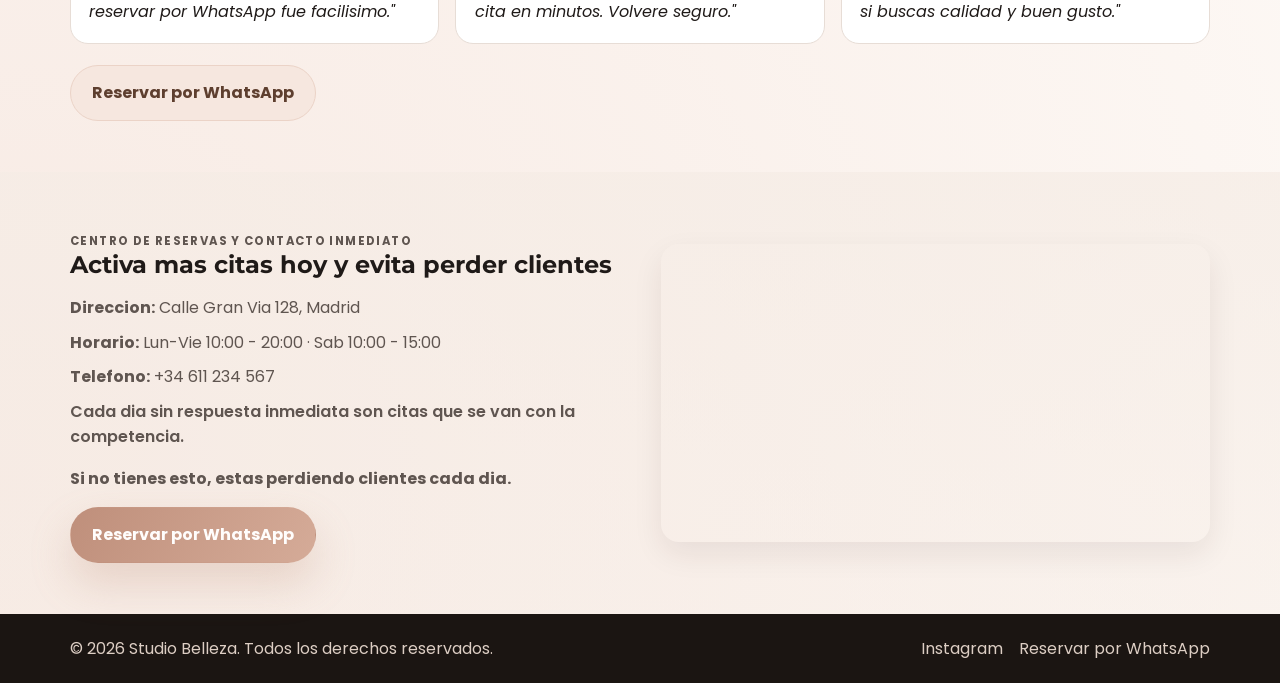
==== commit edf64e7b: "Apply aggressive hero and urgency CTA updates" ====
--- a/index.html
+++ b/index.html
@@ -33,13 +33,13 @@
       <div class="container hero-grid">
         <div class="hero-copy reveal">
           <p class="eyebrow">Sistema activo de captacion</p>
-          <h1>Convierte visitas en reservas automaticamente</h1>
-          <p class="subtitle">Sistema optimizado para que tus clientes reserven por WhatsApp en segundos sin llamadas ni esperas</p>
+          <h1>Convierte cada visita en una cita real</h1>
+          <p class="subtitle">Sistema optimizado para que tus clientes reserven por WhatsApp en segundos</p>
           <div class="hero-actions">
-            <a class="btn btn-primary" href="https://wa.me/34611234567?text=Hola%20Studio%20Belleza%2C%20quiero%20reservar%20una%20cita" target="_blank" rel="noopener noreferrer">Reservar cita ahora</a>
+            <a class="btn btn-primary" href="https://wa.me/34611234567?text=Hola%20Studio%20Belleza%2C%20quiero%20reservar%20una%20cita" target="_blank" rel="noopener noreferrer">Reservar por WhatsApp</a>
             <a class="btn btn-ghost" href="#problema-real">Ver como funciona</a>
           </div>
-          <p class="trust">Respuestas rapidas · Citas el mismo dia · Atencion personalizada</p>
+          <p class="trust">Respuesta rapida · Citas limitadas · Reserva hoy</p>
           <div class="hero-proof">
             <span>Mas clientes</span>
             <span>Mas reservas</span>
@@ -56,6 +56,7 @@
       <div class="container split">
         <article class="card problem">
           <h2>Cuantas citas estas perdiendo cada semana?</h2>
+          <p class="money-text">Cada dia sin sistema de reservas estas perdiendo clientes</p>
           <ul class="pain-list">
             <li>Clientes que no encuentran como reservar rapido.</li>
             <li>Mensajes perdidos en Instagram o WhatsApp.</li>
@@ -119,8 +120,8 @@
     <section class="cta-band reveal" id="reserva-inmediata">
       <div class="container cta-inner">
         <h2>Tu proxima cita esta a un mensaje de distancia</h2>
-        <p>Confirma disponibilidad en minutos por WhatsApp</p>
-        <a class="btn btn-primary btn-xl" href="https://wa.me/34611234567?text=Hola%20Studio%20Belleza%2C%20quiero%20reservar%20una%20cita" target="_blank" rel="noopener noreferrer">Reservar ahora</a>
+        <p>Confirma disponibilidad en minutos por WhatsApp. Citas limitadas para hoy.</p>
+        <a class="btn btn-primary btn-xl" href="https://wa.me/34611234567?text=Hola%20Studio%20Belleza%2C%20quiero%20reservar%20una%20cita" target="_blank" rel="noopener noreferrer">Reservar por WhatsApp</a>
       </div>
     </section>
 
@@ -216,7 +217,7 @@
       <p>© 2026 Studio Belleza. Todos los derechos reservados.</p>
       <div class="footer-links">
         <a href="https://instagram.com" target="_blank" rel="noopener noreferrer">Instagram</a>
-        <a href="https://wa.me/34611234567?text=Hola%20Studio%20Belleza%2C%20quiero%20reservar%20una%20cita" target="_blank" rel="noopener noreferrer">WhatsApp</a>
+        <a href="https://wa.me/34611234567?text=Hola%20Studio%20Belleza%2C%20quiero%20reservar%20una%20cita" target="_blank" rel="noopener noreferrer">Reservar por WhatsApp</a>
       </div>
     </div>
   </footer>
